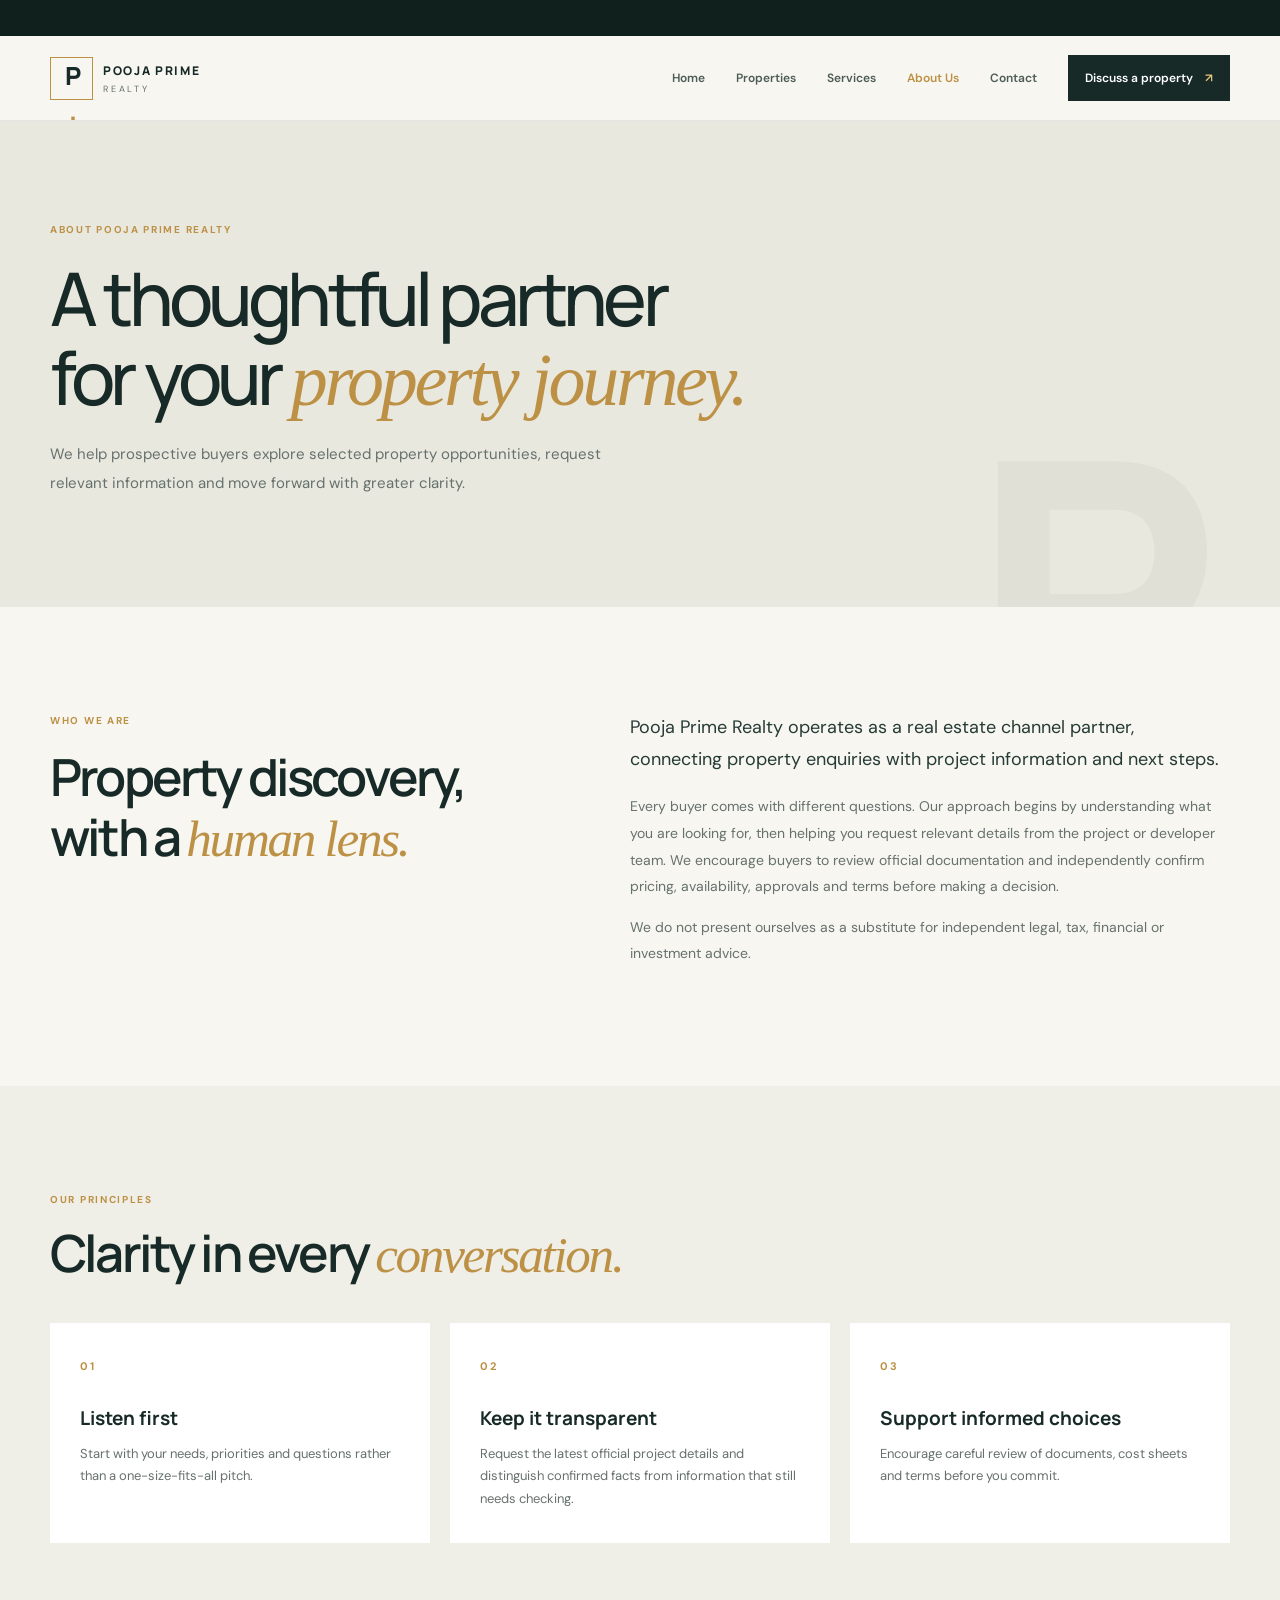
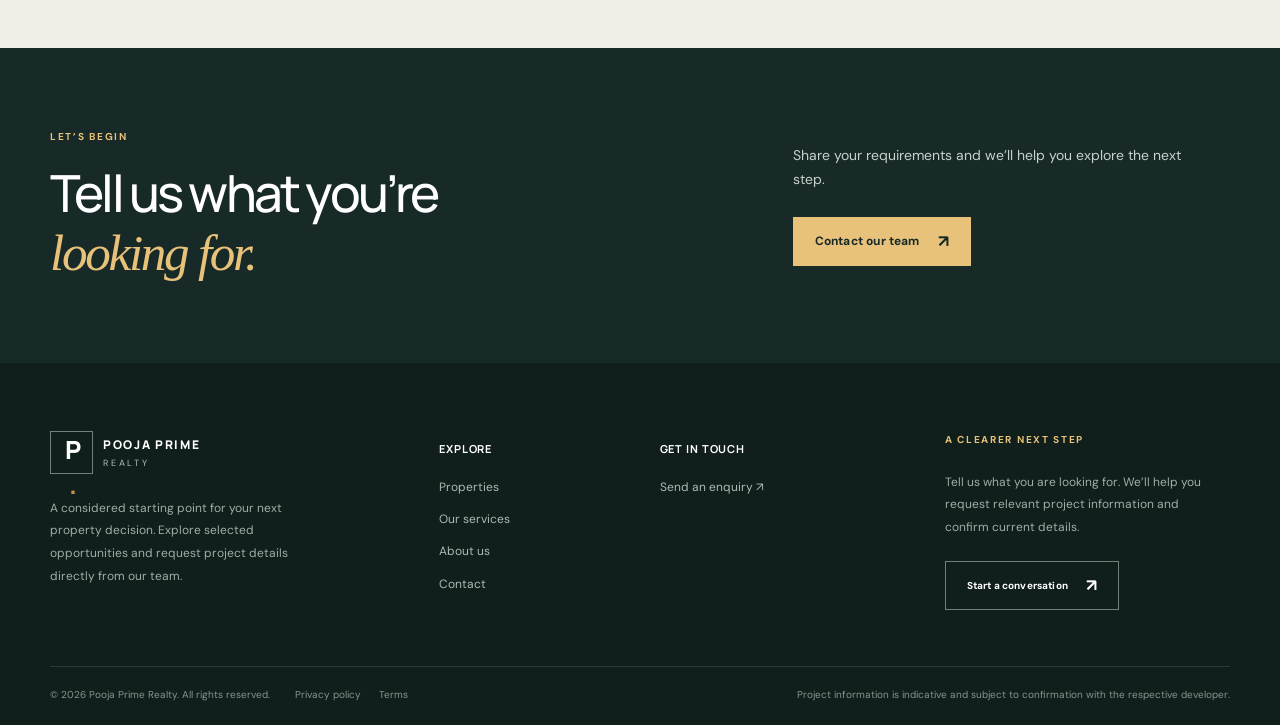
==== about.html @ 2f002509 "first commit" ====
<!doctype html><html lang="en"><head><meta charset="utf-8"><meta name="viewport" content="width=device-width, initial-scale=1"><meta name="description" content="Learn about Pooja Prime Realty and our property channel-partner approach."><meta name="theme-color" content="#172a27"><meta property="og:type" content="website"><meta property="og:title" content="About us | Pooja Prime Realty"><meta property="og:description" content="Learn about Pooja Prime Realty and our property channel-partner approach."><title>About us | Pooja Prime Realty</title><link rel="icon" href="assets/images/favicon.svg" type="image/svg+xml"><link rel="stylesheet" href="assets/css/styles.css"><script defer src="assets/js/site.js"></script></head><body>
<a class="skip-link" href="#main">Skip to content</a><div class="topline"><div class="container topline-inner"><span></span><span></span></div></div>
<header class="site-header"><div class="container nav-wrap"><a class="brand" href="index.html" aria-label="Pooja Prime Realty home"><span class="brand-mark">P<span>.</span></span><span class="brand-copy"><strong>POOJA PRIME</strong><small>REALTY</small></span></a><button class="menu-toggle" type="button" aria-expanded="false" aria-controls="primary-nav"><span></span><span></span><span></span><b class="sr-only">Toggle navigation</b></button><nav id="primary-nav" class="primary-nav" aria-label="Main navigation"><a href="index.html">Home</a><a href="properties.html">Properties</a><a href="services.html">Services</a><a href="about.html" aria-current="page" class="is-active">About Us</a><a href="contact.html">Contact</a><a class="nav-cta" href="contact.html">Discuss a property <span aria-hidden="true">↗</span></a></nav></div></header>
<main id="main"><section class="page-hero"><div class="container"><span class="eyebrow">About Pooja Prime Realty</span><h1>A thoughtful partner<br>for your <em>property journey.</em></h1><p>We help prospective buyers explore selected property opportunities, request relevant information and move forward with greater clarity.</p></div><div class="page-hero-mark">P.</div></section><section class="section-pad"><div class="container split-editorial"><div><span class="eyebrow">Who we are</span><h2>Property discovery,<br>with a <em>human lens.</em></h2></div><div><p class="lead">Pooja Prime Realty operates as a real estate channel partner, connecting property enquiries with project information and next steps.</p><p>Every buyer comes with different questions. Our approach begins by understanding what you are looking for, then helping you request relevant details from the project or developer team. We encourage buyers to review official documentation and independently confirm pricing, availability, approvals and terms before making a decision.</p><p>We do not present ourselves as a substitute for independent legal, tax, financial or investment advice.</p></div></div></section><section class="values-section section-pad"><div class="container"><div class="section-heading"><div><span class="eyebrow">Our principles</span><h2>Clarity in every <em>conversation.</em></h2></div></div><div class="value-grid"><article><span class="value-number">01</span><h3>Listen first</h3><p>Start with your needs, priorities and questions rather than a one-size-fits-all pitch.</p></article><article><span class="value-number">02</span><h3>Keep it transparent</h3><p>Request the latest official project details and distinguish confirmed facts from information that still needs checking.</p></article><article><span class="value-number">03</span><h3>Support informed choices</h3><p>Encourage careful review of documents, cost sheets and terms before you commit.</p></article></div></div></section><section class="cta-band"><div class="container cta-content"><div><span class="eyebrow eyebrow-light">Let’s begin</span><h2>Tell us what you’re<br><em>looking for.</em></h2></div><div><p>Share your requirements and we’ll help you explore the next step.</p><a class="button button-gold" href="contact.html">Contact our team <span aria-hidden="true">↗</span></a></div></div></section></main><footer class="site-footer"><div class="container footer-top"><div class="footer-brand"><a class="brand brand-light" href="index.html"><span class="brand-mark">P<span>.</span></span><span class="brand-copy"><strong>POOJA PRIME</strong><small>REALTY</small></span></a><p>A considered starting point for your next property decision. Explore selected opportunities and request project details directly from our team.</p></div><div><h3>Explore</h3><a href="properties.html">Properties</a><a href="services.html">Our services</a><a href="about.html">About us</a><a href="contact.html">Contact</a></div><div><h3>Get in touch</h3><a href="contact.html">Send an enquiry <span aria-hidden="true">↗</span></a></div><div class="footer-note"><span class="eyebrow eyebrow-light">A clearer next step</span><p>Tell us what you are looking for. We’ll help you request relevant project information and confirm current details.</p><a class="button button-outline-light" href="contact.html">Start a conversation <span aria-hidden="true">↗</span></a></div></div><div class="container footer-bottom"><span>© 2026 Pooja Prime Realty. All rights reserved.</span><div><a href="privacy.html">Privacy policy</a><a href="terms.html">Terms</a></div><span class="footer-disclaimer">Project information is indicative and subject to confirmation with the respective developer.</span></div></footer><a class="mobile-enquiry" href="contact.html">Enquire now <span aria-hidden="true">↗</span></a></body></html>
---- assets/css/styles.css ----
@import url('https://fonts.googleapis.com/css2?family=DM+Sans:wght@400;500;600;700&family=Manrope:wght@400;500;600;700;800&display=swap');
:root{--ink:#172a27;--ink-2:#263b36;--muted:#66716d;--paper:#f7f6f1;--white:#fff;--line:#e1e2db;--gold:#e8c27a;--gold-dark:#bd9145;--red:#a9473c;--serif:Georgia,'Times New Roman',serif;--sans:'DM Sans',Arial,sans-serif;--display:Manrope,'DM Sans',sans-serif;--container:1180px;--shadow:0 18px 45px rgba(23,42,39,.09)}*{box-sizing:border-box}html{scroll-behavior:smooth;scroll-padding-top:90px}body{margin:0;background:var(--paper);color:var(--ink);font-family:var(--sans);font-size:15px;line-height:1.7;-webkit-font-smoothing:antialiased}body.menu-open{overflow:hidden}img{display:block;max-width:100%}a{color:inherit;text-decoration:none}button,input,select,textarea{font:inherit}button,a,input,select,textarea{-webkit-tap-highlight-color:transparent}a:focus-visible,button:focus-visible,input:focus-visible,select:focus-visible,textarea:focus-visible{outline:3px solid var(--gold-dark);outline-offset:3px}.container{width:min(calc(100% - 48px),var(--container));margin-inline:auto}.skip-link{position:absolute;left:12px;top:-60px;background:var(--gold);padding:10px 14px;z-index:1000}.skip-link:focus{top:10px}.sr-only{position:absolute;width:1px;height:1px;padding:0;margin:-1px;overflow:hidden;clip:rect(0,0,0,0);white-space:nowrap;border:0}.topline{background:#10201d;color:#dce2dc;font-size:11px;letter-spacing:.025em}.topline-inner{display:flex;justify-content:space-between;align-items:center;min-height:36px;gap:20px}.topline a{color:#f0d59f}.topline-dot{margin:0 12px;color:#68736f}.site-header{position:sticky;top:0;z-index:100;background:rgba(247,246,241,.95);backdrop-filter:blur(16px);border-bottom:1px solid rgba(23,42,39,.08)}.nav-wrap{display:flex;align-items:center;justify-content:space-between;min-height:84px}.brand{display:inline-flex;align-items:center;gap:10px;min-width:max-content}.brand-mark{display:grid;place-items:center;width:43px;height:43px;border:1px solid var(--gold-dark);font:800 25px var(--display);letter-spacing:-.08em;color:var(--ink);position:relative}.brand-mark span{color:var(--gold-dark)}.brand-copy{display:flex;flex-direction:column;line-height:1.15;letter-spacing:.11em}.brand-copy strong{font:800 12px var(--display)}.brand-copy small{font-size:9px;letter-spacing:.31em;margin-top:5px;color:var(--muted)}.primary-nav{display:flex;align-items:center;gap:31px;font-size:12px;font-weight:600}.primary-nav>a:not(.nav-cta){color:#4d5b56;transition:color .2s}.primary-nav>a:hover,.primary-nav>a.is-active{color:var(--gold-dark)}.nav-cta{padding:13px 17px;background:var(--ink);color:white;transition:background .2s}.nav-cta span{color:var(--gold);margin-left:9px}.nav-cta:hover{background:#29413a}.menu-toggle{display:none}.hero{min-height:680px;position:relative;isolation:isolate;display:flex;align-items:center;background:#1b2b28;color:white;overflow:hidden}.hero-image,.hero-shade{position:absolute;inset:0;z-index:-2}.hero-image{background-image:url('../images/ace-hive.jpg');background-size:cover;background-position:center 48%;transform:scale(1.01)}.hero-shade{z-index:-1;background:linear-gradient(90deg,rgba(13,26,23,.92) 0%,rgba(13,26,23,.73) 43%,rgba(13,26,23,.12) 100%),linear-gradient(0deg,rgba(13,26,23,.32),transparent 40%)}.hero-content{padding-block:96px 84px;position:relative}.hero-kicker,.eyebrow{display:flex;align-items:center;gap:11px;color:var(--gold-dark);font-size:10px;font-weight:700;letter-spacing:.17em;text-transform:uppercase}.hero-kicker{color:#e9cf9d}.kicker-line{display:inline-block;width:34px;height:1px;background:var(--gold)}h1,h2,h3,p{margin-top:0}.hero h1,.page-hero h1,.detail-hero h1,.not-found h1{font:500 clamp(44px,6.2vw,82px)/1.07 var(--display);letter-spacing:-.065em;margin:24px 0 24px;max-width:760px}.hero h1 em,.page-hero h1 em,.detail-hero h1 em,.not-found h1 em,.section-heading h2 em,.intro-grid h2 em,.approach-copy h2 em,.split-editorial h2 em,.values-section h2 em,.process-section h2 em,.contact-aside h2 em,.form-panel h2 em,.cta-content h2 em{font-family:var(--serif);font-weight:400;letter-spacing:-.045em;color:var(--gold);font-style:italic}.hero-content>p{max-width:475px;color:#d6ded8;font-size:16px;line-height:1.85}.hero-actions{display:flex;align-items:center;gap:28px;margin-top:34px}.button{display:inline-flex;align-items:center;justify-content:center;gap:18px;min-height:49px;padding:0 21px;border:1px solid transparent;font-size:12px;font-weight:700;letter-spacing:.015em;transition:transform .2s,background .2s,border-color .2s}.button:hover{transform:translateY(-2px)}.button span{font-size:17px}.button-gold{background:var(--gold);color:var(--ink)}.button-gold:hover{background:#f1d69c}.button-dark{background:var(--ink);color:#fff}.button-dark:hover{background:#2a413b}.button-outline-light{border-color:#71817a;color:white;background:transparent}.button-outline-light:hover{border-color:var(--gold);color:var(--gold)}.button-full{width:100%}.text-link{font-size:12px;font-weight:700;color:var(--ink);border-bottom:1px solid #b4bcb5;padding-bottom:5px;display:inline-flex;gap:14px;align-items:center;transition:color .2s}.text-link:hover{color:var(--gold-dark)}.text-link-light{color:white;border-color:rgba(255,255,255,.45)}.text-link-light:hover{color:var(--gold)}.hero-footnote{display:flex;gap:28px;align-items:center;margin-top:80px;color:#c7d0ca;font-size:10px}.hero-index{letter-spacing:.13em;color:var(--gold)}.hero-side-label{position:absolute;right:23px;top:50%;writing-mode:vertical-rl;transform:translateY(-50%);font-size:9px;letter-spacing:.24em;color:rgba(255,255,255,.68)}.section-pad{padding-block:105px}.intro-section{background:var(--paper)}.intro-grid{display:grid;grid-template-columns:1fr 1fr;gap:90px;align-items:start}.intro-grid h2,.section-heading h2,.approach-copy h2,.split-editorial h2,.values-section h2,.process-section h2,.contact-aside h2,.form-panel h2{font:600 clamp(34px,4vw,52px)/1.17 var(--display);letter-spacing:-.055em;margin:18px 0 0}.intro-grid h2 em,.section-heading h2 em,.approach-copy h2 em,.split-editorial h2 em,.values-section h2 em,.process-section h2 em,.contact-aside h2 em,.form-panel h2 em{color:var(--gold-dark)}.intro-copy{padding-top:29px;max-width:520px}.lead{font-size:18px;line-height:1.75;color:var(--ink-2)}.intro-copy>p:not(.lead){color:var(--muted);font-size:14px;margin-bottom:27px}.featured-section{background:#efeee7}.section-heading{display:flex;justify-content:space-between;align-items:end;gap:30px;margin-bottom:38px}.section-heading h2{margin-top:15px}.section-heading>.text-link{margin-bottom:8px}.property-grid{display:grid;grid-template-columns:repeat(3,minmax(0,1fr));gap:24px}.property-card{background:#fff;min-width:0;border:1px solid rgba(23,42,39,.055);transition:box-shadow .25s,transform .25s}.property-card:hover{box-shadow:var(--shadow);transform:translateY(-4px)}.property-image{display:block;position:relative;overflow:hidden;aspect-ratio:1.32;background:#d9ded8}.property-image img{width:100%;height:100%;object-fit:cover;transition:transform .6s}.property-card:hover .property-image img{transform:scale(1.04)}.image-arrow{position:absolute;right:15px;bottom:15px;display:grid;place-items:center;width:38px;height:38px;background:var(--gold);color:var(--ink);font-size:19px}.property-meta{display:flex;justify-content:space-between;gap:10px;margin:22px 22px 10px;color:var(--gold-dark);font-size:9px;font-weight:700;letter-spacing:.11em;text-transform:uppercase}.property-meta span:last-child{color:#8b928d;letter-spacing:.02em;text-align:right}.property-card h3,.property-card h2{font:600 21px/1.3 var(--display);letter-spacing:-.035em;margin:0 22px 8px}.property-card h3 a:hover,.property-card h2 a:hover{color:var(--gold-dark)}.property-location{margin:0 22px 18px;font-size:12px;color:var(--muted)}.card-summary{margin:0 22px 20px;font-size:13px;color:var(--muted);line-height:1.7}.property-card-bottom{border-top:1px solid #edf0ea;margin:0 22px;padding:17px 0 20px;display:flex;align-items:center;justify-content:space-between;gap:10px}.property-card-bottom strong{font-size:12px}.property-card-bottom>a{font-size:11px;font-weight:700;white-space:nowrap}.property-card-bottom>a span{margin-left:5px;color:var(--gold-dark)}.fine-print{font-size:11px;color:#7c8580;line-height:1.7;margin:23px 0 0}.approach-section{background:#fff}.approach-grid{display:grid;grid-template-columns:1fr 1fr;gap:95px;align-items:center}.approach-image{position:relative;padding:0 0 28px 28px}.approach-image:before{content:'';position:absolute;left:0;top:28px;width:75%;height:80%;background:#e8c27a;z-index:0}.approach-image img{position:relative;z-index:1;width:100%;aspect-ratio:.95;object-fit:cover}.image-caption{position:absolute;z-index:2;right:-18px;bottom:0;background:var(--ink);color:white;padding:16px 20px;font:italic 16px var(--serif)}.approach-copy h2{margin:17px 0 22px}.approach-copy>p{color:var(--muted);font-size:14px;line-height:1.9}.steps{margin:31px 0 29px}.step{display:grid;grid-template-columns:36px 1fr;gap:13px;padding:16px 0;border-bottom:1px solid var(--line)}.step>span{font-size:11px;color:var(--gold-dark);font-weight:700;padding-top:3px}.step h3{font:700 14px var(--display);margin:0 0 4px}.step p{font-size:12px;color:var(--muted);margin:0}.cta-band{background:var(--ink);color:white;position:relative;overflow:hidden;padding:80px 0}.cta-content{position:relative;z-index:1;display:grid;grid-template-columns:1fr .65fr;gap:70px;align-items:center}.cta-content h2{font:500 clamp(35px,4vw,54px)/1.14 var(--display);letter-spacing:-.055em;margin:18px 0 0}.cta-content>div:nth-child(2)>p{color:#c8d2cc;font-size:14px;max-width:410px;margin-bottom:25px}.cta-content h2 em{color:var(--gold)}.eyebrow-light{color:var(--gold)}.cta-watermark{position:absolute;right:3%;bottom:-160px;font:800 400px/.8 var(--display);color:rgba(255,255,255,.035);letter-spacing:-.1em}.site-footer{background:#101f1c;color:#c2cbc5;padding:68px 0 22px}.footer-top{display:grid;grid-template-columns:1.3fr .65fr .9fr 1.1fr;gap:52px;padding-bottom:56px}.brand-light .brand-mark{border-color:#71817a;color:white}.brand-light .brand-copy strong{color:#fff}.brand-light .brand-copy small{color:#b1bcb5}.footer-brand p,.footer-note p{font-size:12px;line-height:1.9;color:#9faea6;max-width:280px;margin-top:23px}.footer-top h3{font:700 11px var(--display);letter-spacing:.08em;text-transform:uppercase;color:#fff;margin:10px 0 21px}.footer-top>div:not(.footer-brand):not(.footer-note)>a{display:block;font-size:12px;margin:12px 0;color:#aebbb4}.footer-top a:hover,.footer-bottom a:hover{color:var(--gold)}.footer-note .button{margin-top:10px;font-size:10px}.footer-bottom{border-top:1px solid #2b3c37;padding-top:19px;display:flex;align-items:center;gap:25px;flex-wrap:wrap;font-size:10px;color:#87958e}.footer-bottom>div{display:flex;gap:18px}.footer-disclaimer{margin-left:auto}.mobile-enquiry{display:none}.page-hero{background:#e9e8df;position:relative;overflow:hidden;padding:100px 0 95px}.page-hero .container{position:relative;z-index:1}.page-hero h1{font-size:clamp(45px,6vw,74px);margin:20px 0 20px}.page-hero h1 em{color:var(--gold-dark)}.page-hero p{max-width:570px;color:var(--muted);font-size:15px;line-height:1.9}.page-hero-mark{position:absolute;right:6%;bottom:-135px;font:800 380px/.8 var(--display);color:rgba(23,42,39,.04);letter-spacing:-.1em}.page-hero-short{padding:78px 0 70px}.page-hero-short h1{font-size:clamp(42px,5vw,64px)}.split-editorial{display:grid;grid-template-columns:.8fr 1fr;gap:100px}.split-editorial>div:nth-child(2){max-width:600px}.split-editorial p:not(.lead){color:var(--muted);font-size:14px;line-height:1.9}.values-section{background:#efeee7}.value-grid{display:grid;grid-template-columns:repeat(3,1fr);gap:20px}.value-grid article{padding:30px;background:#fff;min-height:220px}.value-number{color:var(--gold-dark);font-size:11px;font-weight:700;letter-spacing:.15em}.value-grid h3{font:700 19px var(--display);margin:27px 0 12px}.value-grid p{font-size:13px;color:var(--muted);margin:0}.listing-section{padding-top:65px}.listing-toolbar{display:grid;grid-template-columns:1fr 260px auto;gap:20px;align-items:end;padding:23px;background:#fff;border:1px solid var(--line);margin-bottom:30px}.listing-toolbar label,.field label{display:block;font-size:11px;font-weight:700;color:var(--ink);margin-bottom:7px}.listing-toolbar input,.listing-toolbar select,.field input,.field select,.field textarea{width:100%;border:1px solid #d8ded7;background:#fbfbf8;padding:13px 14px;border-radius:0;color:var(--ink);font-size:13px;min-height:46px}.listing-toolbar input:focus,.listing-toolbar select:focus,.field input:focus,.field select:focus,.field textarea:focus{border-color:var(--gold-dark);outline:2px solid rgba(189,145,69,.17)}#result-count{font-size:11px;color:var(--muted);margin:0 0 13px;white-space:nowrap}.listing-grid{row-gap:28px}.empty-state{padding:65px 20px;text-align:center;background:#fff;margin-top:20px}.empty-state h2{font:600 30px var(--display);margin:12px}.empty-state p{color:var(--muted)}[hidden]{display:none!important}.service-list{max-width:1000px}.service-row{display:grid;grid-template-columns:60px 1fr 40px;gap:25px;align-items:start;padding:36px 0;border-bottom:1px solid var(--line)}.service-row:first-child{border-top:1px solid var(--line)}.service-index{color:var(--gold-dark);font-size:12px;font-weight:700;padding-top:5px}.service-row h2{font:600 26px var(--display);letter-spacing:-.04em;margin:0 0 10px}.service-row p{max-width:690px;color:var(--muted);margin:0;font-size:14px}.service-symbol{font-size:22px;color:var(--gold-dark);text-align:right}.process-section{background:#efeee7}.process-grid{display:grid;grid-template-columns:repeat(3,1fr);gap:30px;margin-top:40px}.process-grid>div{border-top:1px solid #c9c9bf;padding-top:20px}.process-grid span{color:var(--gold-dark);font-size:11px;font-weight:700}.process-grid h3{font:700 18px var(--display);margin:17px 0 8px}.process-grid p{font-size:13px;color:var(--muted);max-width:300px}.contact-section{background:#efeee7}.contact-grid{display:grid;grid-template-columns:.8fr 1.1fr;gap:80px;align-items:start}.contact-aside{padding-top:22px}.contact-aside h2{margin:17px 0 20px}.contact-aside>p{font-size:14px;color:var(--muted);max-width:390px;line-height:1.9}.contact-method{display:flex;align-items:center;gap:15px;margin-top:25px}.contact-icon{width:42px;height:42px;display:grid;place-items:center;border:1px solid #c7c9be;color:var(--gold-dark);font-size:17px}.contact-method small{display:block;font-size:10px;color:var(--muted);margin-bottom:3px}.contact-method a{font-size:13px;font-weight:700;overflow-wrap:anywhere}.contact-reassurance{display:flex;gap:12px;margin-top:40px;border-top:1px solid #d6d7ce;padding-top:18px;color:var(--muted);font-size:11px;max-width:390px}.contact-reassurance>span{color:var(--gold-dark);font-size:18px}.contact-reassurance p{margin:0}.contact-reassurance a{text-decoration:underline}.form-panel{background:#fff;padding:40px 42px;box-shadow:0 10px 35px rgba(23,42,39,.04)}.form-panel h2{font-size:37px;margin:13px 0 6px}.form-intro{font-size:11px;color:var(--muted);margin-bottom:23px}.enquiry-form{display:grid;gap:17px}.form-row{display:grid;grid-template-columns:1fr 1fr;gap:14px}.field input,.field select,.field textarea{display:block}.field textarea{resize:vertical;min-height:120px}.consent{display:flex;align-items:flex-start;gap:10px;font-size:11px;color:var(--muted);line-height:1.6}.consent input{margin-top:4px;accent-color:var(--ink)}.form-privacy{font-size:10px;color:#8a938d;text-align:center;margin:0}.honeypot{position:absolute;left:-9999px;opacity:0;height:0;overflow:hidden}.form-error{background:#fff0ed;color:#8c3327;padding:12px;font-size:12px}.form-success{padding:20px 0}.success-mark{display:grid;place-items:center;width:48px;height:48px;background:#e4eee5;color:#2b6b44;font-size:24px}.form-success h2{margin-top:25px}.form-success p{color:var(--muted);font-size:13px}.detail-hero{position:relative;min-height:510px;display:flex;align-items:end;isolation:isolate;color:#fff;overflow:hidden}.detail-hero>img,.detail-overlay{position:absolute;inset:0;width:100%;height:100%;z-index:-2}.detail-hero>img{object-fit:cover;object-position:center}.detail-overlay{z-index:-1;background:linear-gradient(90deg,rgba(12,24,21,.87),rgba(12,24,21,.12)),linear-gradient(0deg,rgba(12,24,21,.55),transparent 65%)}.detail-hero-content{padding-block:50px 65px}.back-link{display:inline-block;color:#e0e6df;font-size:11px;margin-bottom:60px}.detail-hero h1{font-size:clamp(45px,6vw,74px);margin:14px 0}.detail-hero p{color:#e2e8e1;font-size:14px;margin-bottom:24px}.detail-grid{display:grid;grid-template-columns:1fr 330px;gap:80px;align-items:start}.detail-main h2{font:600 42px var(--display);letter-spacing:-.05em;margin:15px 0 20px}.detail-main h2 em{font-family:var(--serif);font-weight:400;color:var(--gold-dark)}.detail-main>p:not(.lead){font-size:14px;color:var(--muted);line-height:1.9}.detail-main h3{font:700 18px var(--display);margin:34px 0 15px}.spec-list{list-style:none;padding:0;margin:0}.spec-list li{display:flex;gap:12px;padding:12px 0;border-bottom:1px solid var(--line);font-size:13px}.spec-list li span{color:var(--gold-dark)}.notice{background:#eeede5;border-left:3px solid var(--gold-dark);padding:18px 20px;margin-top:27px}.notice strong{font-size:12px}.notice p{font-size:12px;color:var(--muted);margin:6px 0 0}.detail-aside{background:#fff;padding:28px;position:sticky;top:120px;border:1px solid var(--line)}.detail-aside h3{font:700 22px/1.3 var(--display);margin:15px 0}.detail-aside>p{font-size:12px;color:var(--muted)}.aside-price{font-size:13px;font-weight:700;border-top:1px solid var(--line);padding:18px 0;margin-top:20px}.aside-fine{font-size:10px!important;margin-top:17px}.gallery-grid{display:grid;grid-template-columns:repeat(2,1fr);gap:12px}.gallery-grid img{width:100%;height:200px;object-fit:cover;background:#ddd}.not-found{min-height:55vh}.not-found h1{font-size:60px}.not-found h1 em{color:var(--gold-dark)}.legal-content{padding-top:65px}.legal-content .container{max-width:850px}.legal-content h2{font:700 21px var(--display);margin:34px 0 10px}.legal-content p{font-size:14px;color:var(--muted);line-height:1.9}.legal-content a{text-decoration:underline;color:var(--ink)}.reveal{opacity:0;transform:translateY(15px);transition:opacity .6s ease,transform .6s ease}.reveal.is-visible{opacity:1;transform:translateY(0)}
@media(max-width:1000px){.primary-nav{gap:18px}.nav-cta{padding:12px}.hero{min-height:620px}.intro-grid,.approach-grid{gap:55px}.footer-top{grid-template-columns:1.2fr .7fr .9fr;gap:35px}.footer-note{grid-column:1/-1;display:flex;align-items:center;gap:25px}.footer-note p{margin:0;max-width:430px}.footer-note .button{margin:0;white-space:nowrap}.contact-grid{gap:40px}.detail-grid{gap:45px}.property-card h3,.property-card h2{font-size:18px}}
@media(max-width:760px){.container{width:min(calc(100% - 36px),var(--container))}.topline-inner{min-height:34px}.topline-inner>span:first-child{display:none}.topline-inner>span:last-child{width:100%;display:flex;justify-content:space-between;gap:8px}.topline a{font-size:10px}.topline-dot{margin:0 2px}.nav-wrap{min-height:72px}.menu-toggle{display:flex;flex-direction:column;justify-content:center;gap:5px;width:44px;height:44px;border:1px solid var(--line);background:transparent;padding:10px;cursor:pointer}.menu-toggle span{height:1px;background:var(--ink);width:100%;transition:transform .2s}.menu-toggle[aria-expanded=true] span:first-child{transform:translateY(6px) rotate(45deg)}.menu-toggle[aria-expanded=true] span:nth-child(2){opacity:0}.menu-toggle[aria-expanded=true] span:nth-child(3){transform:translateY(-6px) rotate(-45deg)}.primary-nav{position:fixed;inset:106px 0 auto;background:var(--paper);display:flex;flex-direction:column;align-items:stretch;gap:0;padding:10px 24px 28px;border-bottom:1px solid var(--line);box-shadow:0 20px 30px rgba(23,42,39,.08);transform:translateY(-150%);visibility:hidden;transition:transform .25s,visibility .25s;max-height:calc(100vh - 106px);overflow:auto}.primary-nav.is-open{transform:translateY(0);visibility:visible}.primary-nav>a:not(.nav-cta){padding:15px 0;border-bottom:1px solid var(--line)}.nav-cta{margin-top:18px;text-align:center}.hero{min-height:670px;align-items:center}.hero-image{background-position:43% center}.hero-shade{background:linear-gradient(90deg,rgba(13,26,23,.88),rgba(13,26,23,.5)),linear-gradient(0deg,rgba(13,26,23,.35),transparent)}.hero-content{padding-block:85px 45px}.hero h1{font-size:clamp(47px,12vw,67px)}.hero-content>p{font-size:14px;max-width:400px}.hero-actions{align-items:flex-start;flex-direction:column;gap:20px}.hero-footnote{margin-top:60px;display:grid;gap:7px}.hero-side-label{display:none}.section-pad{padding-block:70px}.intro-grid,.approach-grid,.split-editorial,.contact-grid,.detail-grid{grid-template-columns:1fr;gap:30px}.intro-grid h2,.section-heading h2,.approach-copy h2,.split-editorial h2,.values-section h2,.process-section h2,.contact-aside h2{font-size:38px}.intro-copy{padding-top:0}.section-heading{align-items:flex-start;flex-direction:column;gap:20px;margin-bottom:28px}.property-grid{grid-template-columns:1fr;gap:20px}.property-image{aspect-ratio:1.35}.property-meta{margin-top:17px}.property-card h3,.property-card h2{font-size:21px}.approach-image{padding-left:15px;padding-bottom:20px;margin-bottom:10px}.image-caption{right:-5px;font-size:13px;padding:12px 14px}.cta-band{padding:62px 0}.cta-content{grid-template-columns:1fr;gap:28px}.cta-content h2{font-size:40px}.footer-top{grid-template-columns:1fr 1fr;gap:32px 24px;padding-bottom:36px}.footer-brand{grid-column:1/-1}.footer-note{grid-column:1/-1;display:block}.footer-note p{margin:14px 0}.footer-bottom{gap:14px;align-items:flex-start;flex-direction:column}.footer-disclaimer{margin-left:0}.mobile-enquiry{display:flex;position:fixed;z-index:80;bottom:0;left:0;right:0;min-height:52px;align-items:center;justify-content:center;gap:15px;background:var(--gold);color:var(--ink);font-size:12px;font-weight:700;box-shadow:0 -5px 20px rgba(0,0,0,.08)}body{padding-bottom:52px}.page-hero{padding:70px 0 60px}.page-hero h1{font-size:clamp(42px,10vw,58px)}.page-hero-mark{font-size:240px;right:-10px;bottom:-80px}.page-hero-short{padding:60px 0 50px}.value-grid,.process-grid{grid-template-columns:1fr}.value-grid article{min-height:unset}.listing-toolbar{grid-template-columns:1fr;gap:15px;padding:17px}.listing-toolbar #result-count{margin:0}.service-row{grid-template-columns:35px 1fr 20px;gap:12px;padding:28px 0}.service-row h2{font-size:21px}.service-row p{font-size:13px}.contact-aside{padding-top:0}.form-panel{padding:27px 21px}.form-panel h2{font-size:34px}.form-row{grid-template-columns:1fr;gap:17px}.detail-hero{min-height:490px}.detail-hero-content{padding-block:30px 45px}.back-link{margin-bottom:50px}.detail-grid{gap:30px}.detail-main h2{font-size:35px}.detail-aside{position:static}.gallery-grid img{height:140px}.not-found h1{font-size:45px}.legal-content h2{font-size:19px}}
@media(max-width:380px){.brand-mark{width:38px;height:38px}.brand-copy strong{font-size:10px}.brand-copy small{font-size:8px}.topline a{font-size:9px}.hero h1{font-size:43px}.form-panel{padding:23px 16px}}
@media(prefers-reduced-motion:reduce){html{scroll-behavior:auto}*,*::before,*::after{animation-duration:.01ms!important;animation-iteration-count:1!important;transition-duration:.01ms!important;scroll-behavior:auto!important}.reveal{opacity:1;transform:none}}
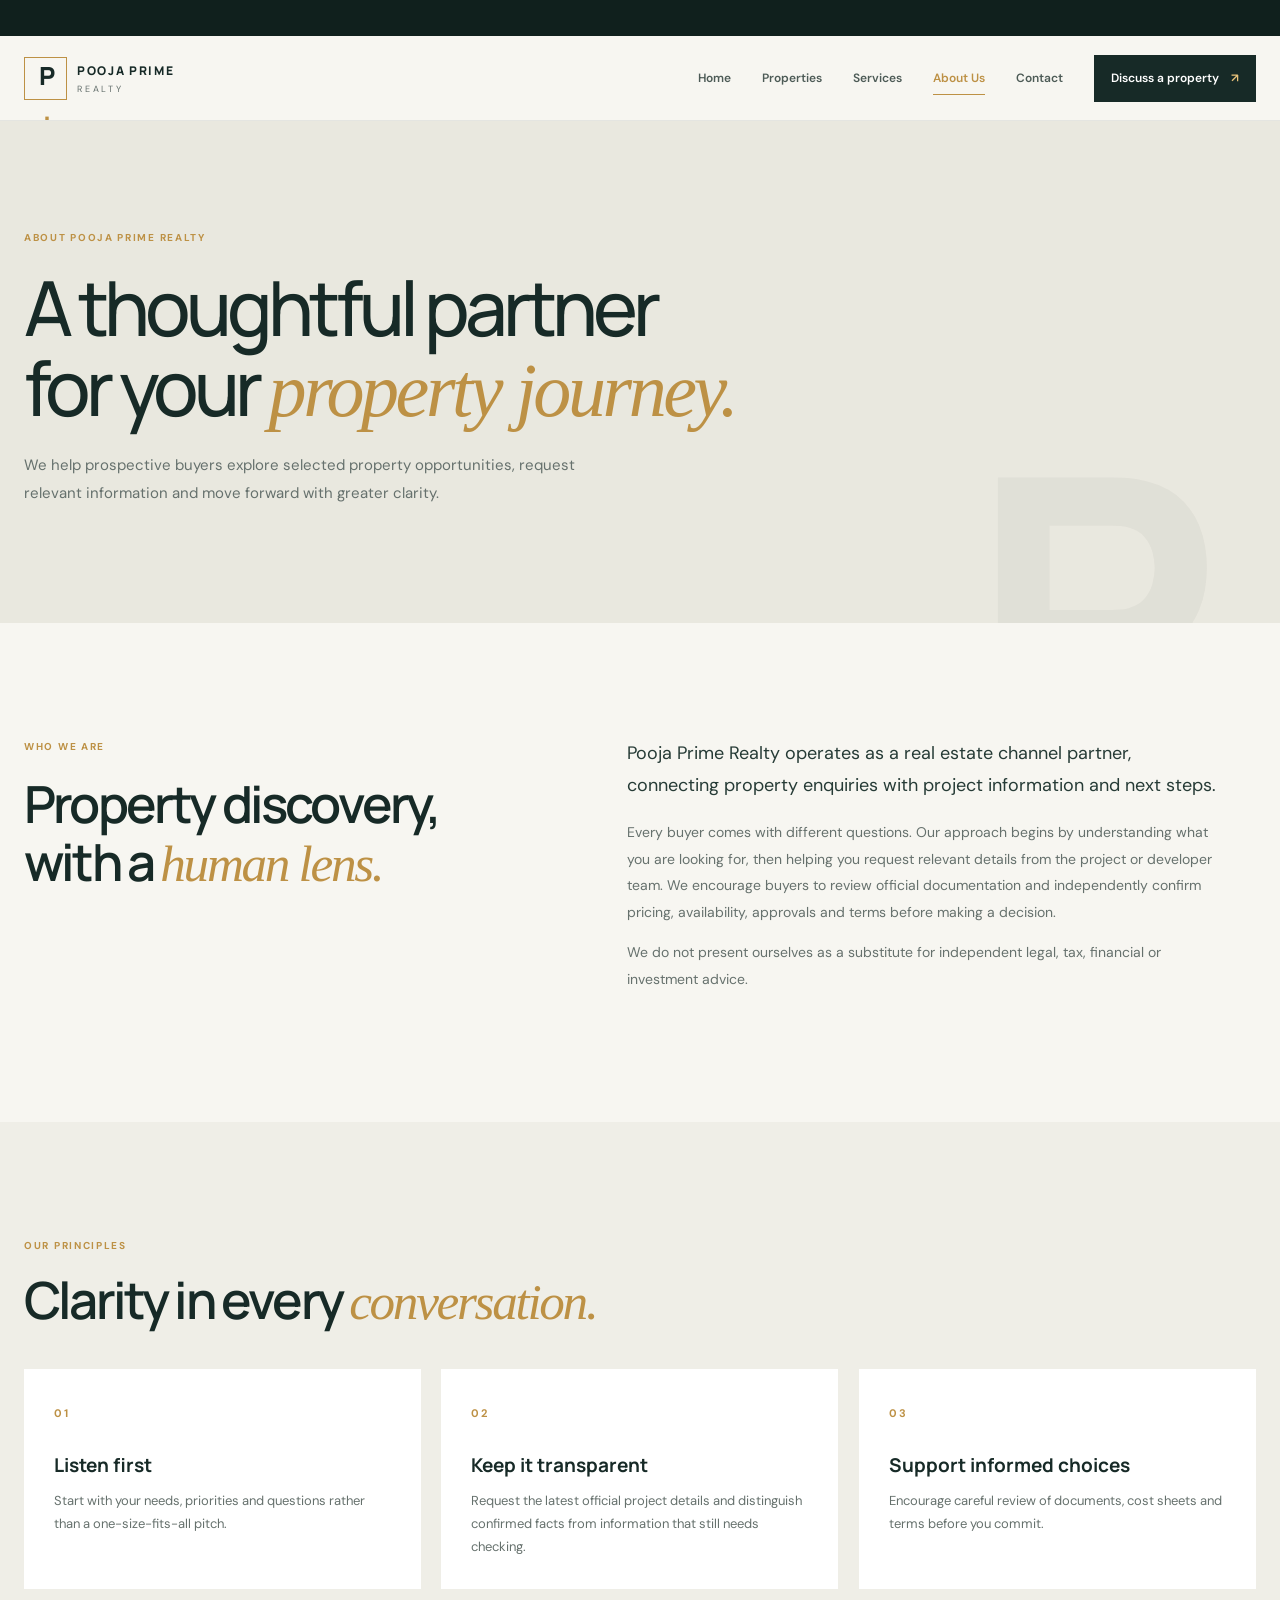
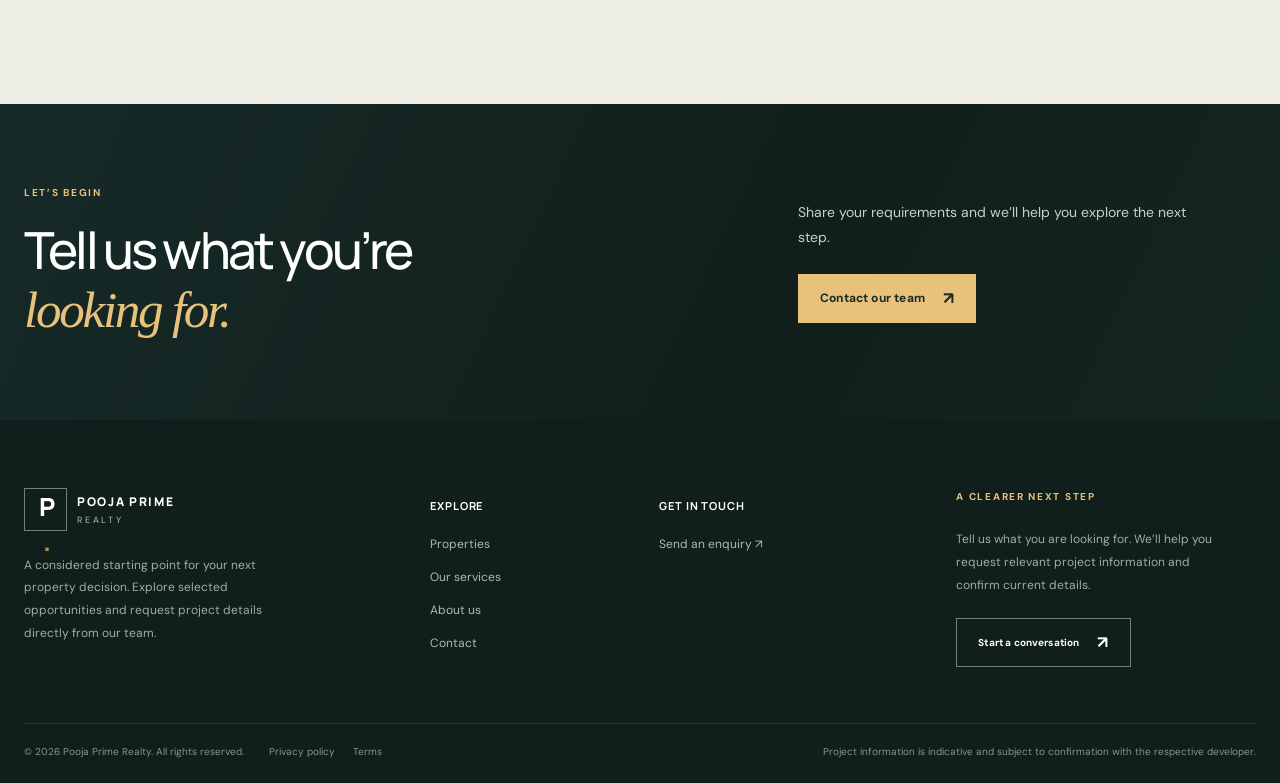
==== commit 7b870f35: "feat: add scroll animations, accessible nav and site enhancements" ====
--- a/about.html
+++ b/about.html
@@ -1,4 +1,4 @@
-<!doctype html><html lang="en"><head><meta charset="utf-8"><meta name="viewport" content="width=device-width, initial-scale=1"><meta name="description" content="Learn about Pooja Prime Realty and our property channel-partner approach."><meta name="theme-color" content="#172a27"><meta property="og:type" content="website"><meta property="og:title" content="About us | Pooja Prime Realty"><meta property="og:description" content="Learn about Pooja Prime Realty and our property channel-partner approach."><title>About us | Pooja Prime Realty</title><link rel="icon" href="assets/images/favicon.svg" type="image/svg+xml"><link rel="stylesheet" href="assets/css/styles.css"><script defer src="assets/js/site.js"></script></head><body>
+<!doctype html><html lang="en"><head><meta charset="utf-8"><meta name="viewport" content="width=device-width, initial-scale=1"><meta name="description" content="Learn about Pooja Prime Realty and our property channel-partner approach."><meta name="theme-color" content="#172a27"><meta property="og:type" content="website"><meta property="og:title" content="About us | Pooja Prime Realty"><meta property="og:description" content="Learn about Pooja Prime Realty and our property channel-partner approach."><title>About us | Pooja Prime Realty</title><link rel="icon" href="assets/images/favicon.svg" type="image/svg+xml"><link rel="preconnect" href="https://fonts.googleapis.com"><link rel="preconnect" href="https://fonts.gstatic.com" crossorigin><link rel="stylesheet" href="https://fonts.googleapis.com/css2?family=DM+Sans:wght@400;500;600;700&family=Manrope:wght@400;500;600;700;800&display=swap"><link rel="stylesheet" href="assets/css/styles.css"><script>document.documentElement.classList.add('js');</script><script defer src="assets/js/site.js"></script></head><body>
 <a class="skip-link" href="#main">Skip to content</a><div class="topline"><div class="container topline-inner"><span></span><span></span></div></div>
 <header class="site-header"><div class="container nav-wrap"><a class="brand" href="index.html" aria-label="Pooja Prime Realty home"><span class="brand-mark">P<span>.</span></span><span class="brand-copy"><strong>POOJA PRIME</strong><small>REALTY</small></span></a><button class="menu-toggle" type="button" aria-expanded="false" aria-controls="primary-nav"><span></span><span></span><span></span><b class="sr-only">Toggle navigation</b></button><nav id="primary-nav" class="primary-nav" aria-label="Main navigation"><a href="index.html">Home</a><a href="properties.html">Properties</a><a href="services.html">Services</a><a href="about.html" aria-current="page" class="is-active">About Us</a><a href="contact.html">Contact</a><a class="nav-cta" href="contact.html">Discuss a property <span aria-hidden="true">↗</span></a></nav></div></header>
-<main id="main"><section class="page-hero"><div class="container"><span class="eyebrow">About Pooja Prime Realty</span><h1>A thoughtful partner<br>for your <em>property journey.</em></h1><p>We help prospective buyers explore selected property opportunities, request relevant information and move forward with greater clarity.</p></div><div class="page-hero-mark">P.</div></section><section class="section-pad"><div class="container split-editorial"><div><span class="eyebrow">Who we are</span><h2>Property discovery,<br>with a <em>human lens.</em></h2></div><div><p class="lead">Pooja Prime Realty operates as a real estate channel partner, connecting property enquiries with project information and next steps.</p><p>Every buyer comes with different questions. Our approach begins by understanding what you are looking for, then helping you request relevant details from the project or developer team. We encourage buyers to review official documentation and independently confirm pricing, availability, approvals and terms before making a decision.</p><p>We do not present ourselves as a substitute for independent legal, tax, financial or investment advice.</p></div></div></section><section class="values-section section-pad"><div class="container"><div class="section-heading"><div><span class="eyebrow">Our principles</span><h2>Clarity in every <em>conversation.</em></h2></div></div><div class="value-grid"><article><span class="value-number">01</span><h3>Listen first</h3><p>Start with your needs, priorities and questions rather than a one-size-fits-all pitch.</p></article><article><span class="value-number">02</span><h3>Keep it transparent</h3><p>Request the latest official project details and distinguish confirmed facts from information that still needs checking.</p></article><article><span class="value-number">03</span><h3>Support informed choices</h3><p>Encourage careful review of documents, cost sheets and terms before you commit.</p></article></div></div></section><section class="cta-band"><div class="container cta-content"><div><span class="eyebrow eyebrow-light">Let’s begin</span><h2>Tell us what you’re<br><em>looking for.</em></h2></div><div><p>Share your requirements and we’ll help you explore the next step.</p><a class="button button-gold" href="contact.html">Contact our team <span aria-hidden="true">↗</span></a></div></div></section></main><footer class="site-footer"><div class="container footer-top"><div class="footer-brand"><a class="brand brand-light" href="index.html"><span class="brand-mark">P<span>.</span></span><span class="brand-copy"><strong>POOJA PRIME</strong><small>REALTY</small></span></a><p>A considered starting point for your next property decision. Explore selected opportunities and request project details directly from our team.</p></div><div><h3>Explore</h3><a href="properties.html">Properties</a><a href="services.html">Our services</a><a href="about.html">About us</a><a href="contact.html">Contact</a></div><div><h3>Get in touch</h3><a href="contact.html">Send an enquiry <span aria-hidden="true">↗</span></a></div><div class="footer-note"><span class="eyebrow eyebrow-light">A clearer next step</span><p>Tell us what you are looking for. We’ll help you request relevant project information and confirm current details.</p><a class="button button-outline-light" href="contact.html">Start a conversation <span aria-hidden="true">↗</span></a></div></div><div class="container footer-bottom"><span>© 2026 Pooja Prime Realty. All rights reserved.</span><div><a href="privacy.html">Privacy policy</a><a href="terms.html">Terms</a></div><span class="footer-disclaimer">Project information is indicative and subject to confirmation with the respective developer.</span></div></footer><a class="mobile-enquiry" href="contact.html">Enquire now <span aria-hidden="true">↗</span></a></body></html>
+<main id="main"><section class="page-hero"><div class="container"><span class="eyebrow">About Pooja Prime Realty</span><h1>A thoughtful partner<br>for your <em>property journey.</em></h1><p>We help prospective buyers explore selected property opportunities, request relevant information and move forward with greater clarity.</p></div><div class="page-hero-mark">P.</div></section><section class="section-pad"><div class="container split-editorial"><div data-reveal><span class="eyebrow">Who we are</span><h2>Property discovery,<br>with a <em>human lens.</em></h2></div><div data-reveal="fade"><p class="lead">Pooja Prime Realty operates as a real estate channel partner, connecting property enquiries with project information and next steps.</p><p>Every buyer comes with different questions. Our approach begins by understanding what you are looking for, then helping you request relevant details from the project or developer team. We encourage buyers to review official documentation and independently confirm pricing, availability, approvals and terms before making a decision.</p><p>We do not present ourselves as a substitute for independent legal, tax, financial or investment advice.</p></div></div></section><section class="values-section section-pad"><div class="container"><div class="section-heading" data-reveal><div><span class="eyebrow">Our principles</span><h2>Clarity in every <em>conversation.</em></h2></div></div><div class="value-grid" data-stagger="90"><article data-reveal><span class="value-number">01</span><h3>Listen first</h3><p>Start with your needs, priorities and questions rather than a one-size-fits-all pitch.</p></article><article data-reveal><span class="value-number">02</span><h3>Keep it transparent</h3><p>Request the latest official project details and distinguish confirmed facts from information that still needs checking.</p></article><article data-reveal><span class="value-number">03</span><h3>Support informed choices</h3><p>Encourage careful review of documents, cost sheets and terms before you commit.</p></article></div></div></section><section class="cta-band"><div class="container cta-content" data-stagger="120"><div data-reveal><span class="eyebrow eyebrow-light">Let’s begin</span><h2>Tell us what you’re<br><em>looking for.</em></h2></div><div data-reveal><p>Share your requirements and we’ll help you explore the next step.</p><a class="button button-gold" href="contact.html">Contact our team <span aria-hidden="true">↗</span></a></div></div></section></main><footer class="site-footer"><div class="container footer-top"><div class="footer-brand"><a class="brand brand-light" href="index.html"><span class="brand-mark">P<span>.</span></span><span class="brand-copy"><strong>POOJA PRIME</strong><small>REALTY</small></span></a><p>A considered starting point for your next property decision. Explore selected opportunities and request project details directly from our team.</p></div><div><h3>Explore</h3><a href="properties.html">Properties</a><a href="services.html">Our services</a><a href="about.html">About us</a><a href="contact.html">Contact</a></div><div><h3>Get in touch</h3><a href="contact.html">Send an enquiry <span aria-hidden="true">↗</span></a></div><div class="footer-note"><span class="eyebrow eyebrow-light">A clearer next step</span><p>Tell us what you are looking for. We’ll help you request relevant project information and confirm current details.</p><a class="button button-outline-light" href="contact.html">Start a conversation <span aria-hidden="true">↗</span></a></div></div><div class="container footer-bottom"><span>© 2026 Pooja Prime Realty. All rights reserved.</span><div><a href="privacy.html">Privacy policy</a><a href="terms.html">Terms</a></div><span class="footer-disclaimer">Project information is indicative and subject to confirmation with the respective developer.</span></div></footer><a class="mobile-enquiry" href="contact.html">Enquire now <span aria-hidden="true">↗</span></a></body></html>
--- a/assets/css/styles.css
+++ b/assets/css/styles.css
@@ -1,6 +1,828 @@
-@import url('https://fonts.googleapis.com/css2?family=DM+Sans:wght@400;500;600;700&family=Manrope:wght@400;500;600;700;800&display=swap');
-:root{--ink:#172a27;--ink-2:#263b36;--muted:#66716d;--paper:#f7f6f1;--white:#fff;--line:#e1e2db;--gold:#e8c27a;--gold-dark:#bd9145;--red:#a9473c;--serif:Georgia,'Times New Roman',serif;--sans:'DM Sans',Arial,sans-serif;--display:Manrope,'DM Sans',sans-serif;--container:1180px;--shadow:0 18px 45px rgba(23,42,39,.09)}*{box-sizing:border-box}html{scroll-behavior:smooth;scroll-padding-top:90px}body{margin:0;background:var(--paper);color:var(--ink);font-family:var(--sans);font-size:15px;line-height:1.7;-webkit-font-smoothing:antialiased}body.menu-open{overflow:hidden}img{display:block;max-width:100%}a{color:inherit;text-decoration:none}button,input,select,textarea{font:inherit}button,a,input,select,textarea{-webkit-tap-highlight-color:transparent}a:focus-visible,button:focus-visible,input:focus-visible,select:focus-visible,textarea:focus-visible{outline:3px solid var(--gold-dark);outline-offset:3px}.container{width:min(calc(100% - 48px),var(--container));margin-inline:auto}.skip-link{position:absolute;left:12px;top:-60px;background:var(--gold);padding:10px 14px;z-index:1000}.skip-link:focus{top:10px}.sr-only{position:absolute;width:1px;height:1px;padding:0;margin:-1px;overflow:hidden;clip:rect(0,0,0,0);white-space:nowrap;border:0}.topline{background:#10201d;color:#dce2dc;font-size:11px;letter-spacing:.025em}.topline-inner{display:flex;justify-content:space-between;align-items:center;min-height:36px;gap:20px}.topline a{color:#f0d59f}.topline-dot{margin:0 12px;color:#68736f}.site-header{position:sticky;top:0;z-index:100;background:rgba(247,246,241,.95);backdrop-filter:blur(16px);border-bottom:1px solid rgba(23,42,39,.08)}.nav-wrap{display:flex;align-items:center;justify-content:space-between;min-height:84px}.brand{display:inline-flex;align-items:center;gap:10px;min-width:max-content}.brand-mark{display:grid;place-items:center;width:43px;height:43px;border:1px solid var(--gold-dark);font:800 25px var(--display);letter-spacing:-.08em;color:var(--ink);position:relative}.brand-mark span{color:var(--gold-dark)}.brand-copy{display:flex;flex-direction:column;line-height:1.15;letter-spacing:.11em}.brand-copy strong{font:800 12px var(--display)}.brand-copy small{font-size:9px;letter-spacing:.31em;margin-top:5px;color:var(--muted)}.primary-nav{display:flex;align-items:center;gap:31px;font-size:12px;font-weight:600}.primary-nav>a:not(.nav-cta){color:#4d5b56;transition:color .2s}.primary-nav>a:hover,.primary-nav>a.is-active{color:var(--gold-dark)}.nav-cta{padding:13px 17px;background:var(--ink);color:white;transition:background .2s}.nav-cta span{color:var(--gold);margin-left:9px}.nav-cta:hover{background:#29413a}.menu-toggle{display:none}.hero{min-height:680px;position:relative;isolation:isolate;display:flex;align-items:center;background:#1b2b28;color:white;overflow:hidden}.hero-image,.hero-shade{position:absolute;inset:0;z-index:-2}.hero-image{background-image:url('../images/ace-hive.jpg');background-size:cover;background-position:center 48%;transform:scale(1.01)}.hero-shade{z-index:-1;background:linear-gradient(90deg,rgba(13,26,23,.92) 0%,rgba(13,26,23,.73) 43%,rgba(13,26,23,.12) 100%),linear-gradient(0deg,rgba(13,26,23,.32),transparent 40%)}.hero-content{padding-block:96px 84px;position:relative}.hero-kicker,.eyebrow{display:flex;align-items:center;gap:11px;color:var(--gold-dark);font-size:10px;font-weight:700;letter-spacing:.17em;text-transform:uppercase}.hero-kicker{color:#e9cf9d}.kicker-line{display:inline-block;width:34px;height:1px;background:var(--gold)}h1,h2,h3,p{margin-top:0}.hero h1,.page-hero h1,.detail-hero h1,.not-found h1{font:500 clamp(44px,6.2vw,82px)/1.07 var(--display);letter-spacing:-.065em;margin:24px 0 24px;max-width:760px}.hero h1 em,.page-hero h1 em,.detail-hero h1 em,.not-found h1 em,.section-heading h2 em,.intro-grid h2 em,.approach-copy h2 em,.split-editorial h2 em,.values-section h2 em,.process-section h2 em,.contact-aside h2 em,.form-panel h2 em,.cta-content h2 em{font-family:var(--serif);font-weight:400;letter-spacing:-.045em;color:var(--gold);font-style:italic}.hero-content>p{max-width:475px;color:#d6ded8;font-size:16px;line-height:1.85}.hero-actions{display:flex;align-items:center;gap:28px;margin-top:34px}.button{display:inline-flex;align-items:center;justify-content:center;gap:18px;min-height:49px;padding:0 21px;border:1px solid transparent;font-size:12px;font-weight:700;letter-spacing:.015em;transition:transform .2s,background .2s,border-color .2s}.button:hover{transform:translateY(-2px)}.button span{font-size:17px}.button-gold{background:var(--gold);color:var(--ink)}.button-gold:hover{background:#f1d69c}.button-dark{background:var(--ink);color:#fff}.button-dark:hover{background:#2a413b}.button-outline-light{border-color:#71817a;color:white;background:transparent}.button-outline-light:hover{border-color:var(--gold);color:var(--gold)}.button-full{width:100%}.text-link{font-size:12px;font-weight:700;color:var(--ink);border-bottom:1px solid #b4bcb5;padding-bottom:5px;display:inline-flex;gap:14px;align-items:center;transition:color .2s}.text-link:hover{color:var(--gold-dark)}.text-link-light{color:white;border-color:rgba(255,255,255,.45)}.text-link-light:hover{color:var(--gold)}.hero-footnote{display:flex;gap:28px;align-items:center;margin-top:80px;color:#c7d0ca;font-size:10px}.hero-index{letter-spacing:.13em;color:var(--gold)}.hero-side-label{position:absolute;right:23px;top:50%;writing-mode:vertical-rl;transform:translateY(-50%);font-size:9px;letter-spacing:.24em;color:rgba(255,255,255,.68)}.section-pad{padding-block:105px}.intro-section{background:var(--paper)}.intro-grid{display:grid;grid-template-columns:1fr 1fr;gap:90px;align-items:start}.intro-grid h2,.section-heading h2,.approach-copy h2,.split-editorial h2,.values-section h2,.process-section h2,.contact-aside h2,.form-panel h2{font:600 clamp(34px,4vw,52px)/1.17 var(--display);letter-spacing:-.055em;margin:18px 0 0}.intro-grid h2 em,.section-heading h2 em,.approach-copy h2 em,.split-editorial h2 em,.values-section h2 em,.process-section h2 em,.contact-aside h2 em,.form-panel h2 em{color:var(--gold-dark)}.intro-copy{padding-top:29px;max-width:520px}.lead{font-size:18px;line-height:1.75;color:var(--ink-2)}.intro-copy>p:not(.lead){color:var(--muted);font-size:14px;margin-bottom:27px}.featured-section{background:#efeee7}.section-heading{display:flex;justify-content:space-between;align-items:end;gap:30px;margin-bottom:38px}.section-heading h2{margin-top:15px}.section-heading>.text-link{margin-bottom:8px}.property-grid{display:grid;grid-template-columns:repeat(3,minmax(0,1fr));gap:24px}.property-card{background:#fff;min-width:0;border:1px solid rgba(23,42,39,.055);transition:box-shadow .25s,transform .25s}.property-card:hover{box-shadow:var(--shadow);transform:translateY(-4px)}.property-image{display:block;position:relative;overflow:hidden;aspect-ratio:1.32;background:#d9ded8}.property-image img{width:100%;height:100%;object-fit:cover;transition:transform .6s}.property-card:hover .property-image img{transform:scale(1.04)}.image-arrow{position:absolute;right:15px;bottom:15px;display:grid;place-items:center;width:38px;height:38px;background:var(--gold);color:var(--ink);font-size:19px}.property-meta{display:flex;justify-content:space-between;gap:10px;margin:22px 22px 10px;color:var(--gold-dark);font-size:9px;font-weight:700;letter-spacing:.11em;text-transform:uppercase}.property-meta span:last-child{color:#8b928d;letter-spacing:.02em;text-align:right}.property-card h3,.property-card h2{font:600 21px/1.3 var(--display);letter-spacing:-.035em;margin:0 22px 8px}.property-card h3 a:hover,.property-card h2 a:hover{color:var(--gold-dark)}.property-location{margin:0 22px 18px;font-size:12px;color:var(--muted)}.card-summary{margin:0 22px 20px;font-size:13px;color:var(--muted);line-height:1.7}.property-card-bottom{border-top:1px solid #edf0ea;margin:0 22px;padding:17px 0 20px;display:flex;align-items:center;justify-content:space-between;gap:10px}.property-card-bottom strong{font-size:12px}.property-card-bottom>a{font-size:11px;font-weight:700;white-space:nowrap}.property-card-bottom>a span{margin-left:5px;color:var(--gold-dark)}.fine-print{font-size:11px;color:#7c8580;line-height:1.7;margin:23px 0 0}.approach-section{background:#fff}.approach-grid{display:grid;grid-template-columns:1fr 1fr;gap:95px;align-items:center}.approach-image{position:relative;padding:0 0 28px 28px}.approach-image:before{content:'';position:absolute;left:0;top:28px;width:75%;height:80%;background:#e8c27a;z-index:0}.approach-image img{position:relative;z-index:1;width:100%;aspect-ratio:.95;object-fit:cover}.image-caption{position:absolute;z-index:2;right:-18px;bottom:0;background:var(--ink);color:white;padding:16px 20px;font:italic 16px var(--serif)}.approach-copy h2{margin:17px 0 22px}.approach-copy>p{color:var(--muted);font-size:14px;line-height:1.9}.steps{margin:31px 0 29px}.step{display:grid;grid-template-columns:36px 1fr;gap:13px;padding:16px 0;border-bottom:1px solid var(--line)}.step>span{font-size:11px;color:var(--gold-dark);font-weight:700;padding-top:3px}.step h3{font:700 14px var(--display);margin:0 0 4px}.step p{font-size:12px;color:var(--muted);margin:0}.cta-band{background:var(--ink);color:white;position:relative;overflow:hidden;padding:80px 0}.cta-content{position:relative;z-index:1;display:grid;grid-template-columns:1fr .65fr;gap:70px;align-items:center}.cta-content h2{font:500 clamp(35px,4vw,54px)/1.14 var(--display);letter-spacing:-.055em;margin:18px 0 0}.cta-content>div:nth-child(2)>p{color:#c8d2cc;font-size:14px;max-width:410px;margin-bottom:25px}.cta-content h2 em{color:var(--gold)}.eyebrow-light{color:var(--gold)}.cta-watermark{position:absolute;right:3%;bottom:-160px;font:800 400px/.8 var(--display);color:rgba(255,255,255,.035);letter-spacing:-.1em}.site-footer{background:#101f1c;color:#c2cbc5;padding:68px 0 22px}.footer-top{display:grid;grid-template-columns:1.3fr .65fr .9fr 1.1fr;gap:52px;padding-bottom:56px}.brand-light .brand-mark{border-color:#71817a;color:white}.brand-light .brand-copy strong{color:#fff}.brand-light .brand-copy small{color:#b1bcb5}.footer-brand p,.footer-note p{font-size:12px;line-height:1.9;color:#9faea6;max-width:280px;margin-top:23px}.footer-top h3{font:700 11px var(--display);letter-spacing:.08em;text-transform:uppercase;color:#fff;margin:10px 0 21px}.footer-top>div:not(.footer-brand):not(.footer-note)>a{display:block;font-size:12px;margin:12px 0;color:#aebbb4}.footer-top a:hover,.footer-bottom a:hover{color:var(--gold)}.footer-note .button{margin-top:10px;font-size:10px}.footer-bottom{border-top:1px solid #2b3c37;padding-top:19px;display:flex;align-items:center;gap:25px;flex-wrap:wrap;font-size:10px;color:#87958e}.footer-bottom>div{display:flex;gap:18px}.footer-disclaimer{margin-left:auto}.mobile-enquiry{display:none}.page-hero{background:#e9e8df;position:relative;overflow:hidden;padding:100px 0 95px}.page-hero .container{position:relative;z-index:1}.page-hero h1{font-size:clamp(45px,6vw,74px);margin:20px 0 20px}.page-hero h1 em{color:var(--gold-dark)}.page-hero p{max-width:570px;color:var(--muted);font-size:15px;line-height:1.9}.page-hero-mark{position:absolute;right:6%;bottom:-135px;font:800 380px/.8 var(--display);color:rgba(23,42,39,.04);letter-spacing:-.1em}.page-hero-short{padding:78px 0 70px}.page-hero-short h1{font-size:clamp(42px,5vw,64px)}.split-editorial{display:grid;grid-template-columns:.8fr 1fr;gap:100px}.split-editorial>div:nth-child(2){max-width:600px}.split-editorial p:not(.lead){color:var(--muted);font-size:14px;line-height:1.9}.values-section{background:#efeee7}.value-grid{display:grid;grid-template-columns:repeat(3,1fr);gap:20px}.value-grid article{padding:30px;background:#fff;min-height:220px}.value-number{color:var(--gold-dark);font-size:11px;font-weight:700;letter-spacing:.15em}.value-grid h3{font:700 19px var(--display);margin:27px 0 12px}.value-grid p{font-size:13px;color:var(--muted);margin:0}.listing-section{padding-top:65px}.listing-toolbar{display:grid;grid-template-columns:1fr 260px auto;gap:20px;align-items:end;padding:23px;background:#fff;border:1px solid var(--line);margin-bottom:30px}.listing-toolbar label,.field label{display:block;font-size:11px;font-weight:700;color:var(--ink);margin-bottom:7px}.listing-toolbar input,.listing-toolbar select,.field input,.field select,.field textarea{width:100%;border:1px solid #d8ded7;background:#fbfbf8;padding:13px 14px;border-radius:0;color:var(--ink);font-size:13px;min-height:46px}.listing-toolbar input:focus,.listing-toolbar select:focus,.field input:focus,.field select:focus,.field textarea:focus{border-color:var(--gold-dark);outline:2px solid rgba(189,145,69,.17)}#result-count{font-size:11px;color:var(--muted);margin:0 0 13px;white-space:nowrap}.listing-grid{row-gap:28px}.empty-state{padding:65px 20px;text-align:center;background:#fff;margin-top:20px}.empty-state h2{font:600 30px var(--display);margin:12px}.empty-state p{color:var(--muted)}[hidden]{display:none!important}.service-list{max-width:1000px}.service-row{display:grid;grid-template-columns:60px 1fr 40px;gap:25px;align-items:start;padding:36px 0;border-bottom:1px solid var(--line)}.service-row:first-child{border-top:1px solid var(--line)}.service-index{color:var(--gold-dark);font-size:12px;font-weight:700;padding-top:5px}.service-row h2{font:600 26px var(--display);letter-spacing:-.04em;margin:0 0 10px}.service-row p{max-width:690px;color:var(--muted);margin:0;font-size:14px}.service-symbol{font-size:22px;color:var(--gold-dark);text-align:right}.process-section{background:#efeee7}.process-grid{display:grid;grid-template-columns:repeat(3,1fr);gap:30px;margin-top:40px}.process-grid>div{border-top:1px solid #c9c9bf;padding-top:20px}.process-grid span{color:var(--gold-dark);font-size:11px;font-weight:700}.process-grid h3{font:700 18px var(--display);margin:17px 0 8px}.process-grid p{font-size:13px;color:var(--muted);max-width:300px}.contact-section{background:#efeee7}.contact-grid{display:grid;grid-template-columns:.8fr 1.1fr;gap:80px;align-items:start}.contact-aside{padding-top:22px}.contact-aside h2{margin:17px 0 20px}.contact-aside>p{font-size:14px;color:var(--muted);max-width:390px;line-height:1.9}.contact-method{display:flex;align-items:center;gap:15px;margin-top:25px}.contact-icon{width:42px;height:42px;display:grid;place-items:center;border:1px solid #c7c9be;color:var(--gold-dark);font-size:17px}.contact-method small{display:block;font-size:10px;color:var(--muted);margin-bottom:3px}.contact-method a{font-size:13px;font-weight:700;overflow-wrap:anywhere}.contact-reassurance{display:flex;gap:12px;margin-top:40px;border-top:1px solid #d6d7ce;padding-top:18px;color:var(--muted);font-size:11px;max-width:390px}.contact-reassurance>span{color:var(--gold-dark);font-size:18px}.contact-reassurance p{margin:0}.contact-reassurance a{text-decoration:underline}.form-panel{background:#fff;padding:40px 42px;box-shadow:0 10px 35px rgba(23,42,39,.04)}.form-panel h2{font-size:37px;margin:13px 0 6px}.form-intro{font-size:11px;color:var(--muted);margin-bottom:23px}.enquiry-form{display:grid;gap:17px}.form-row{display:grid;grid-template-columns:1fr 1fr;gap:14px}.field input,.field select,.field textarea{display:block}.field textarea{resize:vertical;min-height:120px}.consent{display:flex;align-items:flex-start;gap:10px;font-size:11px;color:var(--muted);line-height:1.6}.consent input{margin-top:4px;accent-color:var(--ink)}.form-privacy{font-size:10px;color:#8a938d;text-align:center;margin:0}.honeypot{position:absolute;left:-9999px;opacity:0;height:0;overflow:hidden}.form-error{background:#fff0ed;color:#8c3327;padding:12px;font-size:12px}.form-success{padding:20px 0}.success-mark{display:grid;place-items:center;width:48px;height:48px;background:#e4eee5;color:#2b6b44;font-size:24px}.form-success h2{margin-top:25px}.form-success p{color:var(--muted);font-size:13px}.detail-hero{position:relative;min-height:510px;display:flex;align-items:end;isolation:isolate;color:#fff;overflow:hidden}.detail-hero>img,.detail-overlay{position:absolute;inset:0;width:100%;height:100%;z-index:-2}.detail-hero>img{object-fit:cover;object-position:center}.detail-overlay{z-index:-1;background:linear-gradient(90deg,rgba(12,24,21,.87),rgba(12,24,21,.12)),linear-gradient(0deg,rgba(12,24,21,.55),transparent 65%)}.detail-hero-content{padding-block:50px 65px}.back-link{display:inline-block;color:#e0e6df;font-size:11px;margin-bottom:60px}.detail-hero h1{font-size:clamp(45px,6vw,74px);margin:14px 0}.detail-hero p{color:#e2e8e1;font-size:14px;margin-bottom:24px}.detail-grid{display:grid;grid-template-columns:1fr 330px;gap:80px;align-items:start}.detail-main h2{font:600 42px var(--display);letter-spacing:-.05em;margin:15px 0 20px}.detail-main h2 em{font-family:var(--serif);font-weight:400;color:var(--gold-dark)}.detail-main>p:not(.lead){font-size:14px;color:var(--muted);line-height:1.9}.detail-main h3{font:700 18px var(--display);margin:34px 0 15px}.spec-list{list-style:none;padding:0;margin:0}.spec-list li{display:flex;gap:12px;padding:12px 0;border-bottom:1px solid var(--line);font-size:13px}.spec-list li span{color:var(--gold-dark)}.notice{background:#eeede5;border-left:3px solid var(--gold-dark);padding:18px 20px;margin-top:27px}.notice strong{font-size:12px}.notice p{font-size:12px;color:var(--muted);margin:6px 0 0}.detail-aside{background:#fff;padding:28px;position:sticky;top:120px;border:1px solid var(--line)}.detail-aside h3{font:700 22px/1.3 var(--display);margin:15px 0}.detail-aside>p{font-size:12px;color:var(--muted)}.aside-price{font-size:13px;font-weight:700;border-top:1px solid var(--line);padding:18px 0;margin-top:20px}.aside-fine{font-size:10px!important;margin-top:17px}.gallery-grid{display:grid;grid-template-columns:repeat(2,1fr);gap:12px}.gallery-grid img{width:100%;height:200px;object-fit:cover;background:#ddd}.not-found{min-height:55vh}.not-found h1{font-size:60px}.not-found h1 em{color:var(--gold-dark)}.legal-content{padding-top:65px}.legal-content .container{max-width:850px}.legal-content h2{font:700 21px var(--display);margin:34px 0 10px}.legal-content p{font-size:14px;color:var(--muted);line-height:1.9}.legal-content a{text-decoration:underline;color:var(--ink)}.reveal{opacity:0;transform:translateY(15px);transition:opacity .6s ease,transform .6s ease}.reveal.is-visible{opacity:1;transform:translateY(0)}
-@media(max-width:1000px){.primary-nav{gap:18px}.nav-cta{padding:12px}.hero{min-height:620px}.intro-grid,.approach-grid{gap:55px}.footer-top{grid-template-columns:1.2fr .7fr .9fr;gap:35px}.footer-note{grid-column:1/-1;display:flex;align-items:center;gap:25px}.footer-note p{margin:0;max-width:430px}.footer-note .button{margin:0;white-space:nowrap}.contact-grid{gap:40px}.detail-grid{gap:45px}.property-card h3,.property-card h2{font-size:18px}}
-@media(max-width:760px){.container{width:min(calc(100% - 36px),var(--container))}.topline-inner{min-height:34px}.topline-inner>span:first-child{display:none}.topline-inner>span:last-child{width:100%;display:flex;justify-content:space-between;gap:8px}.topline a{font-size:10px}.topline-dot{margin:0 2px}.nav-wrap{min-height:72px}.menu-toggle{display:flex;flex-direction:column;justify-content:center;gap:5px;width:44px;height:44px;border:1px solid var(--line);background:transparent;padding:10px;cursor:pointer}.menu-toggle span{height:1px;background:var(--ink);width:100%;transition:transform .2s}.menu-toggle[aria-expanded=true] span:first-child{transform:translateY(6px) rotate(45deg)}.menu-toggle[aria-expanded=true] span:nth-child(2){opacity:0}.menu-toggle[aria-expanded=true] span:nth-child(3){transform:translateY(-6px) rotate(-45deg)}.primary-nav{position:fixed;inset:106px 0 auto;background:var(--paper);display:flex;flex-direction:column;align-items:stretch;gap:0;padding:10px 24px 28px;border-bottom:1px solid var(--line);box-shadow:0 20px 30px rgba(23,42,39,.08);transform:translateY(-150%);visibility:hidden;transition:transform .25s,visibility .25s;max-height:calc(100vh - 106px);overflow:auto}.primary-nav.is-open{transform:translateY(0);visibility:visible}.primary-nav>a:not(.nav-cta){padding:15px 0;border-bottom:1px solid var(--line)}.nav-cta{margin-top:18px;text-align:center}.hero{min-height:670px;align-items:center}.hero-image{background-position:43% center}.hero-shade{background:linear-gradient(90deg,rgba(13,26,23,.88),rgba(13,26,23,.5)),linear-gradient(0deg,rgba(13,26,23,.35),transparent)}.hero-content{padding-block:85px 45px}.hero h1{font-size:clamp(47px,12vw,67px)}.hero-content>p{font-size:14px;max-width:400px}.hero-actions{align-items:flex-start;flex-direction:column;gap:20px}.hero-footnote{margin-top:60px;display:grid;gap:7px}.hero-side-label{display:none}.section-pad{padding-block:70px}.intro-grid,.approach-grid,.split-editorial,.contact-grid,.detail-grid{grid-template-columns:1fr;gap:30px}.intro-grid h2,.section-heading h2,.approach-copy h2,.split-editorial h2,.values-section h2,.process-section h2,.contact-aside h2{font-size:38px}.intro-copy{padding-top:0}.section-heading{align-items:flex-start;flex-direction:column;gap:20px;margin-bottom:28px}.property-grid{grid-template-columns:1fr;gap:20px}.property-image{aspect-ratio:1.35}.property-meta{margin-top:17px}.property-card h3,.property-card h2{font-size:21px}.approach-image{padding-left:15px;padding-bottom:20px;margin-bottom:10px}.image-caption{right:-5px;font-size:13px;padding:12px 14px}.cta-band{padding:62px 0}.cta-content{grid-template-columns:1fr;gap:28px}.cta-content h2{font-size:40px}.footer-top{grid-template-columns:1fr 1fr;gap:32px 24px;padding-bottom:36px}.footer-brand{grid-column:1/-1}.footer-note{grid-column:1/-1;display:block}.footer-note p{margin:14px 0}.footer-bottom{gap:14px;align-items:flex-start;flex-direction:column}.footer-disclaimer{margin-left:0}.mobile-enquiry{display:flex;position:fixed;z-index:80;bottom:0;left:0;right:0;min-height:52px;align-items:center;justify-content:center;gap:15px;background:var(--gold);color:var(--ink);font-size:12px;font-weight:700;box-shadow:0 -5px 20px rgba(0,0,0,.08)}body{padding-bottom:52px}.page-hero{padding:70px 0 60px}.page-hero h1{font-size:clamp(42px,10vw,58px)}.page-hero-mark{font-size:240px;right:-10px;bottom:-80px}.page-hero-short{padding:60px 0 50px}.value-grid,.process-grid{grid-template-columns:1fr}.value-grid article{min-height:unset}.listing-toolbar{grid-template-columns:1fr;gap:15px;padding:17px}.listing-toolbar #result-count{margin:0}.service-row{grid-template-columns:35px 1fr 20px;gap:12px;padding:28px 0}.service-row h2{font-size:21px}.service-row p{font-size:13px}.contact-aside{padding-top:0}.form-panel{padding:27px 21px}.form-panel h2{font-size:34px}.form-row{grid-template-columns:1fr;gap:17px}.detail-hero{min-height:490px}.detail-hero-content{padding-block:30px 45px}.back-link{margin-bottom:50px}.detail-grid{gap:30px}.detail-main h2{font-size:35px}.detail-aside{position:static}.gallery-grid img{height:140px}.not-found h1{font-size:45px}.legal-content h2{font-size:19px}}
-@media(max-width:380px){.brand-mark{width:38px;height:38px}.brand-copy strong{font-size:10px}.brand-copy small{font-size:8px}.topline a{font-size:9px}.hero h1{font-size:43px}.form-panel{padding:23px 16px}}
-@media(prefers-reduced-motion:reduce){html{scroll-behavior:auto}*,*::before,*::after{animation-duration:.01ms!important;animation-iteration-count:1!important;transition-duration:.01ms!important;scroll-behavior:auto!important}.reveal{opacity:1;transform:none}}
+/* =========================================================
+   Pooja Prime Realty — shared stylesheet
+   Tokens · base · header · hero · sections · cards
+   detail pages · forms · footer · responsive · motion
+   ========================================================= */
+
+:root {
+  --ink: #172a27;
+  --ink-2: #263b36;
+  --ink-3: #3c4f49;
+  --muted: #66716d;
+  --paper: #f7f6f1;
+  --paper-2: #efeee7;
+  --white: #fff;
+  --line: #e1e2db;
+  --line-strong: #cfd3c8;
+  --gold: #e8c27a;
+  --gold-dark: #bd9145;
+  --gold-soft: rgba(232, 194, 122, .18);
+  --red: #a9473c;
+  --serif: Georgia, 'Times New Roman', serif;
+  --sans: 'DM Sans', Arial, sans-serif;
+  --display: Manrope, 'DM Sans', sans-serif;
+  --container: 1240px;
+  --shadow: 0 18px 45px rgba(23, 42, 39, .09);
+  --shadow-lg: 0 34px 72px rgba(23, 42, 39, .15);
+  --ease: cubic-bezier(.22, .61, .36, 1);
+  --ease-out: cubic-bezier(.16, 1, .3, 1);
+}
+
+*, *::before, *::after { box-sizing: border-box }
+
+html {
+  scroll-behavior: smooth;
+  scroll-padding-top: 96px;
+  -webkit-text-size-adjust: 100%;
+}
+
+body {
+  margin: 0;
+  background: var(--paper);
+  color: var(--ink);
+  font-family: var(--sans);
+  font-size: 15px;
+  line-height: 1.75;
+  -webkit-font-smoothing: antialiased;
+  text-rendering: optimizeLegibility;
+}
+
+body.menu-open { overflow: hidden }
+
+img { display: block; max-width: 100% }
+a { color: inherit; text-decoration: none }
+button, input, select, textarea { font: inherit }
+button, a, input, select, textarea { -webkit-tap-highlight-color: transparent }
+::selection { background: var(--gold); color: var(--ink) }
+
+a:focus-visible, button:focus-visible, input:focus-visible, select:focus-visible, textarea:focus-visible {
+  outline: 3px solid var(--gold-dark);
+  outline-offset: 3px;
+}
+
+.container { width: min(calc(100% - 48px), var(--container)); margin-inline: auto }
+
+.skip-link { position: absolute; left: 12px; top: -60px; background: var(--gold); padding: 10px 14px; z-index: 1000 }
+.skip-link:focus { top: 10px }
+
+.sr-only {
+  position: absolute; width: 1px; height: 1px; padding: 0; margin: -1px;
+  overflow: hidden; clip: rect(0, 0, 0, 0); white-space: nowrap; border: 0;
+}
+
+/* ---------------------------------------------------------
+   Topline
+   --------------------------------------------------------- */
+.topline { background: #10201d; color: #dce2dc; font-size: 11px; letter-spacing: .025em }
+.topline-inner { display: flex; justify-content: space-between; align-items: center; min-height: 36px; gap: 20px }
+.topline a { color: #f0d59f }
+.topline-dot { margin: 0 12px; color: #68736f }
+
+/* ---------------------------------------------------------
+   Header & navigation
+   --------------------------------------------------------- */
+.site-header {
+  position: sticky;
+  top: 0;
+  z-index: 100;
+  background: rgba(247, 246, 241, .92);
+  backdrop-filter: blur(16px) saturate(1.15);
+  border-bottom: 1px solid rgba(23, 42, 39, .08);
+  transition: background .45s var(--ease), border-color .45s var(--ease),
+              box-shadow .45s var(--ease), color .45s var(--ease);
+}
+
+.site-header.is-scrolled {
+  background: rgba(247, 246, 241, .97);
+  border-bottom-color: rgba(23, 42, 39, .1);
+  box-shadow: 0 14px 38px rgba(23, 42, 39, .08);
+}
+
+.nav-wrap { display: flex; align-items: center; justify-content: space-between; min-height: 84px }
+
+.brand { display: inline-flex; align-items: center; gap: 10px; min-width: max-content }
+.brand-mark {
+  display: grid; place-items: center; width: 43px; height: 43px;
+  border: 1px solid var(--gold-dark); font: 800 25px var(--display);
+  letter-spacing: -.08em; color: var(--ink); position: relative;
+  transition: border-color .45s var(--ease), color .45s var(--ease);
+}
+.brand-mark span { color: var(--gold-dark) }
+.brand-copy { display: flex; flex-direction: column; line-height: 1.15; letter-spacing: .11em }
+.brand-copy strong { font: 800 12px var(--display); transition: color .45s var(--ease) }
+.brand-copy small { font-size: 9px; letter-spacing: .31em; margin-top: 5px; color: var(--muted); transition: color .45s var(--ease) }
+
+.primary-nav { display: flex; align-items: center; gap: 31px; font-size: 12px; font-weight: 600 }
+
+.primary-nav > a:not(.nav-cta) {
+  color: #4d5b56;
+  position: relative;
+  padding-block: 4px;
+  transition: color .3s var(--ease);
+}
+.primary-nav > a:not(.nav-cta)::after {
+  content: '';
+  position: absolute;
+  left: 0; right: 0; bottom: -2px;
+  height: 1px;
+  background: var(--gold-dark);
+  transform: scaleX(0);
+  transform-origin: left;
+  transition: transform .4s var(--ease);
+}
+.primary-nav > a:hover, .primary-nav > a.is-active { color: var(--gold-dark) }
+.primary-nav > a:not(.nav-cta):hover::after,
+.primary-nav > a:not(.nav-cta).is-active::after { transform: scaleX(1) }
+
+.nav-cta {
+  padding: 13px 17px; background: var(--ink); color: #fff;
+  transition: background .3s var(--ease), border-color .45s var(--ease), color .45s var(--ease);
+}
+.nav-cta > span[aria-hidden] { color: var(--gold); margin-left: 9px }
+.nav-cta:hover { background: #29413a }
+
+.menu-toggle { display: none }
+
+/* Overlay header (dark hero pages) */
+.overlay-header .topline { display: none }
+.overlay-header .site-header {
+  position: fixed;
+  inset: 0 0 auto;
+  background: transparent;
+  backdrop-filter: none;
+  border-bottom-color: transparent;
+}
+.overlay-header .site-header.is-scrolled {
+  background: rgba(247, 246, 241, .97);
+  backdrop-filter: blur(16px) saturate(1.15);
+  border-bottom-color: rgba(23, 42, 39, .1);
+  box-shadow: 0 14px 38px rgba(23, 42, 39, .08);
+}
+.overlay-header .site-header:not(.is-scrolled) .brand-mark { border-color: rgba(255, 255, 255, .55); color: #fff }
+.overlay-header .site-header:not(.is-scrolled) .brand-mark span { color: var(--gold) }
+.overlay-header .site-header:not(.is-scrolled) .brand-copy strong { color: #fff }
+.overlay-header .site-header:not(.is-scrolled) .brand-copy small { color: rgba(255, 255, 255, .72) }
+.overlay-header .site-header:not(.is-scrolled) .primary-nav > a:not(.nav-cta) { color: rgba(255, 255, 255, .82) }
+.overlay-header .site-header:not(.is-scrolled) .primary-nav > a:not(.nav-cta)::after { background: var(--gold) }
+.overlay-header .site-header:not(.is-scrolled) .primary-nav > a:hover,
+.overlay-header .site-header:not(.is-scrolled) .primary-nav > a.is-active { color: #fff }
+.overlay-header .site-header:not(.is-scrolled) .nav-cta {
+  background: rgba(255, 255, 255, .1);
+  border: 1px solid rgba(255, 255, 255, .38);
+  color: #fff;
+}
+.overlay-header .site-header:not(.is-scrolled) .nav-cta:hover { background: rgba(255, 255, 255, .2) }
+
+/* ---------------------------------------------------------
+   Buttons & text links
+   --------------------------------------------------------- */
+.button {
+  display: inline-flex; align-items: center; justify-content: center; gap: 18px;
+  min-height: 49px; padding: 0 21px; border: 1px solid transparent;
+  font-size: 12px; font-weight: 700; letter-spacing: .015em;
+  transition: transform .3s var(--ease), background .3s var(--ease),
+              border-color .3s var(--ease), color .3s var(--ease), box-shadow .3s var(--ease);
+}
+.button:hover { transform: translateY(-2px) }
+.button > span[aria-hidden] { font-size: 17px; transition: transform .35s var(--ease) }
+.button:hover > span[aria-hidden] { transform: translate(3px, -3px) }
+.button-gold { background: var(--gold); color: var(--ink) }
+.button-gold:hover { background: #f1d69c; box-shadow: 0 12px 26px rgba(189, 145, 69, .28) }
+.button-dark { background: var(--ink); color: #fff }
+.button-dark:hover { background: #2a413b; box-shadow: 0 12px 26px rgba(23, 42, 39, .22) }
+.button-outline-light { border-color: #71817a; color: #fff; background: transparent }
+.button-outline-light:hover { border-color: var(--gold); color: var(--gold) }
+.button-full { width: 100% }
+.button.is-pending { opacity: .72; pointer-events: none }
+
+.text-link {
+  font-size: 12px; font-weight: 700; color: var(--ink);
+  border-bottom: 1px solid #b4bcb5; padding-bottom: 5px;
+  display: inline-flex; gap: 14px; align-items: center;
+  transition: color .3s var(--ease), border-color .3s var(--ease);
+}
+.text-link span { transition: transform .35s var(--ease) }
+.text-link:hover { color: var(--gold-dark); border-color: var(--gold-dark) }
+.text-link:hover span { transform: translateX(5px) }
+.text-link-light { color: #fff; border-color: rgba(255, 255, 255, .45) }
+.text-link-light:hover { color: var(--gold); border-color: var(--gold) }
+
+/* ---------------------------------------------------------
+   Motion utilities (scroll reveals)
+   Elements stay visible when JavaScript is unavailable.
+   --------------------------------------------------------- */
+.js [data-reveal] {
+  opacity: 0;
+  transform: translate3d(0, 26px, 0);
+  transition: opacity .85s var(--ease-out), transform .85s var(--ease-out);
+  transition-delay: var(--reveal-delay, 0ms);
+  will-change: opacity, transform;
+}
+.js [data-reveal="fade"] { transform: none }
+.js [data-reveal="left"] { transform: translate3d(-32px, 0, 0) }
+.js [data-reveal="right"] { transform: translate3d(32px, 0, 0) }
+.js [data-reveal="mask"] {
+  opacity: 1;
+  transform: none;
+  clip-path: inset(0 0 100% 0);
+  transition: clip-path 1.05s var(--ease-out);
+  transition-delay: var(--reveal-delay, 0ms);
+}
+.js [data-reveal].is-visible {
+  opacity: 1;
+  transform: none;
+  clip-path: inset(0 0 0 0);
+}
+
+@keyframes heroIn {
+  from { opacity: 0; transform: translate3d(0, 22px, 0) }
+  to { opacity: 1; transform: none }
+}
+/* ---------------------------------------------------------
+   Hero (homepage)
+   --------------------------------------------------------- */
+.hero {
+  min-height: clamp(640px, 88vh, 860px);
+  position: relative;
+  isolation: isolate;
+  display: flex;
+  align-items: center;
+  background: #1b2b28;
+  color: #fff;
+  overflow: hidden;
+}
+.hero-image, .hero-shade { position: absolute; inset: 0; z-index: -2 }
+.hero-image {
+  background-image: url('../images/ace-hive.jpg');
+  background-size: cover;
+  background-position: center 48%;
+  transform: scale(1.08);
+}
+.hero-shade {
+  z-index: -1;
+  background:
+    linear-gradient(90deg, rgba(13, 26, 23, .86) 0%, rgba(13, 26, 23, .62) 43%, rgba(13, 26, 23, .06) 100%),
+    linear-gradient(0deg, rgba(13, 26, 23, .34), transparent 42%);
+}
+
+.hero-content { padding-block: 120px 90px; position: relative }
+
+.hero-kicker, .eyebrow {
+  display: flex; align-items: center; gap: 11px;
+  color: var(--gold-dark); font-size: 10px; font-weight: 700;
+  letter-spacing: .17em; text-transform: uppercase;
+}
+.hero-kicker { color: #e9cf9d }
+.kicker-line { display: inline-block; width: 34px; height: 1px; background: var(--gold) }
+
+h1, h2, h3, p { margin-top: 0 }
+
+.hero h1, .page-hero h1, .detail-hero h1, .not-found h1 {
+  font: 500 clamp(46px, 6.2vw, 84px)/1.06 var(--display);
+  letter-spacing: -.065em;
+  margin: 24px 0;
+  max-width: 780px;
+  text-wrap: balance;
+}
+
+.hero h1 em, .page-hero h1 em, .detail-hero h1 em, .not-found h1 em,
+.section-heading h2 em, .intro-grid h2 em, .approach-copy h2 em,
+.split-editorial h2 em, .values-section h2 em, .process-section h2 em,
+.contact-aside h2 em, .form-panel h2 em, .cta-content h2 em {
+  font-family: var(--serif);
+  font-weight: 400;
+  letter-spacing: -.045em;
+  color: var(--gold);
+  font-style: italic;
+}
+
+.hero-content > p { max-width: 485px; color: #d6ded8; font-size: 16px; line-height: 1.85 }
+.hero-actions { display: flex; align-items: center; gap: 28px; margin-top: 34px }
+.hero-footnote { display: flex; gap: 28px; align-items: center; margin-top: 80px; color: #c7d0ca; font-size: 10px }
+.hero-index { letter-spacing: .13em; color: var(--gold) }
+.hero-side-label {
+  position: absolute; right: 23px; top: 50%; writing-mode: vertical-rl;
+  transform: translateY(-50%); font-size: 9px; letter-spacing: .24em;
+  color: rgba(255, 255, 255, .68);
+}
+
+/* Entrance animation for above-the-fold headings */
+.hero-content > *, .page-hero .container > *, .detail-hero-content > * {
+  opacity: 0;
+  animation: heroIn .95s var(--ease-out) forwards;
+}
+.hero-content > :nth-child(1), .page-hero .container > :nth-child(1), .detail-hero-content > :nth-child(1) { animation-delay: .08s }
+.hero-content > :nth-child(2), .page-hero .container > :nth-child(2), .detail-hero-content > :nth-child(2) { animation-delay: .2s }
+.hero-content > :nth-child(3), .page-hero .container > :nth-child(3), .detail-hero-content > :nth-child(3) { animation-delay: .32s }
+.hero-content > :nth-child(4), .page-hero .container > :nth-child(4), .detail-hero-content > :nth-child(4) { animation-delay: .44s }
+.hero-content > :nth-child(5), .page-hero .container > :nth-child(5), .detail-hero-content > :nth-child(5) { animation-delay: .56s }
+
+/* ---------------------------------------------------------
+   Sections
+   --------------------------------------------------------- */
+.section-pad { padding-block: clamp(74px, 9vw, 132px) }
+.intro-section { background: var(--paper) }
+.intro-grid { display: grid; grid-template-columns: 1fr 1fr; gap: 90px; align-items: start }
+
+.intro-grid h2, .section-heading h2, .approach-copy h2, .split-editorial h2,
+.values-section h2, .process-section h2, .contact-aside h2, .form-panel h2 {
+  font: 600 clamp(34px, 4vw, 56px)/1.15 var(--display);
+  letter-spacing: -.055em;
+  margin: 18px 0 0;
+  text-wrap: balance;
+}
+.intro-grid h2 em, .section-heading h2 em, .approach-copy h2 em, .split-editorial h2 em,
+.values-section h2 em, .process-section h2 em, .contact-aside h2 em, .form-panel h2 em {
+  color: var(--gold-dark);
+}
+
+.intro-copy { padding-top: 29px; max-width: 520px }
+.lead { font-size: 18px; line-height: 1.75; color: var(--ink-2) }
+.intro-copy > p:not(.lead) { color: var(--muted); font-size: 14px; margin-bottom: 27px }
+
+.featured-section { background: var(--paper-2) }
+.section-heading { display: flex; justify-content: space-between; align-items: end; gap: 30px; margin-bottom: 38px }
+.section-heading h2 { margin-top: 15px }
+.section-heading > .text-link { margin-bottom: 8px }
+
+/* ---------------------------------------------------------
+   Property cards
+   --------------------------------------------------------- */
+.property-grid { display: grid; grid-template-columns: repeat(3, minmax(0, 1fr)); gap: 24px }
+.property-card {
+  background: #fff; min-width: 0; position: relative;
+  border: 1px solid rgba(23, 42, 39, .055);
+  transition: box-shadow .4s var(--ease), transform .4s var(--ease), border-color .4s var(--ease);
+}
+.property-card::before {
+  content: '';
+  position: absolute; top: 0; left: 0; right: 0; height: 2px;
+  background: var(--gold);
+  transform: scaleX(0);
+  transform-origin: left;
+  transition: transform .55s var(--ease);
+  z-index: 3;
+}
+.property-card:hover, .property-card:focus-within {
+  box-shadow: var(--shadow-lg);
+  transform: translateY(-5px);
+  border-color: rgba(232, 194, 122, .5);
+}
+.property-card:hover::before, .property-card:focus-within::before { transform: scaleX(1) }
+
+.property-image { display: block; position: relative; overflow: hidden; aspect-ratio: 1.32; background: #d9ded8 }
+.property-image img { width: 100%; height: 100%; object-fit: cover; transition: transform .9s var(--ease-out) }
+.property-image::after {
+  content: '';
+  position: absolute; inset: 0;
+  background: linear-gradient(180deg, transparent 42%, rgba(13, 26, 23, .55));
+  opacity: 0;
+  transition: opacity .5s var(--ease);
+}
+.property-card:hover .property-image img, .property-card:focus-within .property-image img { transform: scale(1.055) }
+.property-card:hover .property-image::after, .property-card:focus-within .property-image::after { opacity: 1 }
+
+.image-arrow {
+  position: absolute; right: 15px; bottom: 15px; z-index: 2;
+  display: grid; place-items: center; width: 38px; height: 38px;
+  background: var(--gold); color: var(--ink); font-size: 19px;
+  transition: transform .45s var(--ease), background .35s var(--ease);
+}
+.property-card:hover .image-arrow, .property-card:focus-within .image-arrow { transform: translate(3px, -3px) }
+
+.property-meta {
+  display: flex; justify-content: space-between; gap: 10px; margin: 22px 22px 10px;
+  color: var(--gold-dark); font-size: 9px; font-weight: 700;
+  letter-spacing: .11em; text-transform: uppercase;
+}
+.property-meta span:last-child { color: #8b928d; letter-spacing: .02em; text-align: right }
+.property-card h3, .property-card h2 { font: 600 21px/1.3 var(--display); letter-spacing: -.035em; margin: 0 22px 8px }
+.property-card h3 a, .property-card h2 a { transition: color .3s var(--ease) }
+.property-card h3 a:hover, .property-card h2 a:hover { color: var(--gold-dark) }
+.property-location { margin: 0 22px 18px; font-size: 12px; color: var(--muted) }
+.card-summary { margin: 0 22px 20px; font-size: 13px; color: var(--muted); line-height: 1.7 }
+.property-card-bottom {
+  border-top: 1px solid #edf0ea; margin: 0 22px; padding: 17px 0 20px;
+  display: flex; align-items: center; justify-content: space-between; gap: 10px;
+}
+.property-card-bottom strong { font-size: 12px }
+.property-card-bottom > a { font-size: 11px; font-weight: 700; white-space: nowrap; display: inline-flex; align-items: center; transition: color .3s var(--ease) }
+.property-card-bottom > a span { margin-left: 5px; color: var(--gold-dark); transition: transform .35s var(--ease) }
+.property-card-bottom > a:hover { color: var(--gold-dark) }
+.property-card-bottom > a:hover span { transform: translateX(4px) }
+.fine-print { font-size: 11px; color: #7c8580; line-height: 1.7; margin: 23px 0 0 }
+
+/* ---------------------------------------------------------
+   Approach / steps
+   --------------------------------------------------------- */
+.approach-section { background: #fff }
+.approach-grid { display: grid; grid-template-columns: 1fr 1fr; gap: 95px; align-items: center }
+.approach-image { position: relative; padding: 0 0 28px 28px }
+.approach-image::before {
+  content: ''; position: absolute; left: 0; top: 28px;
+  width: 75%; height: 80%; background: var(--gold); z-index: 0;
+}
+.approach-image img { position: relative; z-index: 1; width: 100%; aspect-ratio: .95; object-fit: cover }
+.image-caption {
+  position: absolute; z-index: 2; right: -18px; bottom: 0;
+  background: var(--ink); color: #fff; padding: 16px 20px; font: italic 16px var(--serif);
+}
+.approach-copy h2 { margin: 17px 0 22px }
+.approach-copy > p { color: var(--muted); font-size: 14px; line-height: 1.9 }
+
+.steps { margin: 31px 0 29px }
+.step {
+  display: grid; grid-template-columns: 36px 1fr; gap: 13px;
+  padding: 16px 0; border-bottom: 1px solid var(--line);
+  transition: border-color .3s var(--ease);
+}
+.step > span { font-size: 11px; color: var(--gold-dark); font-weight: 700; padding-top: 3px }
+.step h3 { font: 700 14px var(--display); margin: 0 0 4px }
+.step p { font-size: 12px; color: var(--muted); margin: 0 }
+
+/* ---------------------------------------------------------
+   CTA band
+   --------------------------------------------------------- */
+.cta-band {
+  background: linear-gradient(115deg, var(--ink) 0%, #101f1c 62%, #142622 100%);
+  color: #fff; position: relative; overflow: hidden; padding: 80px 0;
+}
+.cta-content { position: relative; z-index: 1; display: grid; grid-template-columns: 1fr .65fr; gap: 70px; align-items: center }
+.cta-content h2 { font: 500 clamp(35px, 4vw, 56px)/1.14 var(--display); letter-spacing: -.055em; margin: 18px 0 0; text-wrap: balance }
+.cta-content > div:nth-child(2) > p { color: #c8d2cc; font-size: 14px; max-width: 410px; margin-bottom: 25px }
+.cta-content h2 em { color: var(--gold) }
+.eyebrow-light { color: var(--gold) }
+.cta-watermark {
+  position: absolute; right: 3%; bottom: -160px;
+  font: 800 400px/.8 var(--display); color: rgba(255, 255, 255, .035); letter-spacing: -.1em;
+}
+
+/* ---------------------------------------------------------
+   Footer
+   --------------------------------------------------------- */
+.site-footer { background: #101f1c; color: #c2cbc5; padding: 68px 0 22px }
+.footer-top { display: grid; grid-template-columns: 1.3fr .65fr .9fr 1.1fr; gap: 52px; padding-bottom: 56px }
+.brand-light .brand-mark { border-color: #71817a; color: #fff }
+.brand-light .brand-copy strong { color: #fff }
+.brand-light .brand-copy small { color: #b1bcb5 }
+.footer-brand p, .footer-note p { font-size: 12px; line-height: 1.9; color: #9faea6; max-width: 280px; margin-top: 23px }
+.footer-top h3 { font: 700 11px var(--display); letter-spacing: .08em; text-transform: uppercase; color: #fff; margin: 10px 0 21px }
+.footer-top > div:not(.footer-brand):not(.footer-note) > a {
+  display: block; font-size: 12px; margin: 12px 0; color: #aebbb4;
+  transition: color .3s var(--ease), transform .3s var(--ease);
+}
+.footer-top > div:not(.footer-brand):not(.footer-note) > a:hover { transform: translateX(3px) }
+.footer-top a:hover, .footer-bottom a:hover { color: var(--gold) }
+.footer-note .button { margin-top: 10px; font-size: 10px }
+.footer-bottom {
+  border-top: 1px solid #2b3c37; padding-top: 19px;
+  display: flex; align-items: center; gap: 25px; flex-wrap: wrap; font-size: 10px; color: #87958e;
+}
+.footer-bottom > div { display: flex; gap: 18px }
+.footer-disclaimer { margin-left: auto }
+.mobile-enquiry { display: none }
+
+/* ---------------------------------------------------------
+   Page hero (inner pages)
+   --------------------------------------------------------- */
+.page-hero { background: #e9e8df; position: relative; overflow: hidden; padding: 108px 0 100px }
+.page-hero .container { position: relative; z-index: 1 }
+.page-hero h1 { font-size: clamp(45px, 6vw, 76px); margin: 20px 0 }
+.page-hero h1 em { color: var(--gold-dark) }
+.page-hero p { max-width: 580px; color: var(--muted); font-size: 15px; line-height: 1.9 }
+.page-hero-mark {
+  position: absolute; right: 6%; bottom: -135px;
+  font: 800 380px/.8 var(--display); color: rgba(23, 42, 39, .04); letter-spacing: -.1em;
+}
+.page-hero-short { padding: 82px 0 74px }
+.page-hero-short h1 { font-size: clamp(42px, 5vw, 66px) }
+
+.split-editorial { display: grid; grid-template-columns: .8fr 1fr; gap: 100px }
+.split-editorial > div:nth-child(2) { max-width: 600px }
+.split-editorial p:not(.lead) { color: var(--muted); font-size: 14px; line-height: 1.9 }
+
+/* ---------------------------------------------------------
+   Values / services / process
+   --------------------------------------------------------- */
+.values-section { background: var(--paper-2) }
+.value-grid { display: grid; grid-template-columns: repeat(3, 1fr); gap: 20px }
+.value-grid article {
+  padding: 30px; background: #fff; min-height: 220px;
+  transition: transform .4s var(--ease), box-shadow .4s var(--ease);
+}
+.value-grid article:hover { transform: translateY(-4px); box-shadow: var(--shadow) }
+.value-number { color: var(--gold-dark); font-size: 11px; font-weight: 700; letter-spacing: .15em }
+.value-grid h3 { font: 700 19px var(--display); margin: 27px 0 12px }
+.value-grid p { font-size: 13px; color: var(--muted); margin: 0 }
+
+.listing-section { padding-top: 65px }
+.listing-toolbar {
+  display: grid; grid-template-columns: 1fr 260px auto; gap: 20px; align-items: end;
+  padding: 23px; background: #fff; border: 1px solid var(--line); margin-bottom: 30px;
+}
+.listing-toolbar label, .field label { display: block; font-size: 11px; font-weight: 700; color: var(--ink); margin-bottom: 7px }
+.listing-toolbar input, .listing-toolbar select, .field input, .field select, .field textarea {
+  width: 100%; border: 1px solid #d8ded7; background: #fbfbf8; padding: 13px 14px;
+  border-radius: 0; color: var(--ink); font-size: 13px; min-height: 46px;
+  transition: border-color .25s var(--ease), box-shadow .25s var(--ease), background .25s var(--ease);
+}
+.listing-toolbar input:hover, .listing-toolbar select:hover, .field input:hover,
+.field select:hover, .field textarea:hover { border-color: var(--line-strong) }
+.listing-toolbar input:focus, .listing-toolbar select:focus, .field input:focus,
+.field select:focus, .field textarea:focus {
+  border-color: var(--gold-dark);
+  outline: 2px solid rgba(189, 145, 69, .17);
+  background: #fff;
+}
+#result-count { font-size: 11px; color: var(--muted); margin: 0 0 13px; white-space: nowrap }
+.listing-grid { row-gap: 28px }
+.empty-state { padding: 65px 20px; text-align: center; background: #fff; margin-top: 20px }
+.empty-state h2 { font: 600 30px var(--display); margin: 12px }
+.empty-state p { color: var(--muted) }
+[hidden] { display: none !important }
+
+.service-list { max-width: 1000px }
+.service-row {
+  display: grid; grid-template-columns: 60px 1fr 40px; gap: 25px; align-items: start;
+  padding: 36px 0; border-bottom: 1px solid var(--line);
+  transition: padding-left .4s var(--ease);
+}
+.service-row:first-child { border-top: 1px solid var(--line) }
+.service-row:hover { padding-left: 10px }
+.service-index { color: var(--gold-dark); font-size: 12px; font-weight: 700; padding-top: 5px }
+.service-row h2 { font: 600 26px var(--display); letter-spacing: -.04em; margin: 0 0 10px }
+.service-row p { max-width: 690px; color: var(--muted); margin: 0; font-size: 14px }
+.service-symbol { font-size: 22px; color: var(--gold-dark); text-align: right; transition: transform .4s var(--ease) }
+.service-row:hover .service-symbol { transform: translate(3px, -3px) }
+
+.process-section { background: var(--paper-2) }
+.process-grid { display: grid; grid-template-columns: repeat(3, 1fr); gap: 30px; margin-top: 40px }
+.process-grid > div { border-top: 1px solid #c9c9bf; padding-top: 20px }
+.process-grid span { color: var(--gold-dark); font-size: 11px; font-weight: 700 }
+.process-grid h3 { font: 700 18px var(--display); margin: 17px 0 8px }
+.process-grid p { font-size: 13px; color: var(--muted); max-width: 300px }
+
+/* ---------------------------------------------------------
+   Contact
+   --------------------------------------------------------- */
+.contact-section { background: var(--paper-2) }
+.contact-grid { display: grid; grid-template-columns: .8fr 1.1fr; gap: 80px; align-items: start }
+.contact-aside { padding-top: 22px }
+.contact-aside h2 { margin: 17px 0 20px }
+.contact-aside > p { font-size: 14px; color: var(--muted); max-width: 390px; line-height: 1.9 }
+.contact-reassurance {
+  display: flex; gap: 12px; margin-top: 40px; border-top: 1px solid #d6d7ce;
+  padding-top: 18px; color: var(--muted); font-size: 11px; max-width: 390px;
+}
+.contact-reassurance > span { color: var(--gold-dark); font-size: 18px }
+.contact-reassurance p { margin: 0 }
+.contact-reassurance a { text-decoration: underline }
+
+.form-panel { background: #fff; padding: 40px 42px; box-shadow: 0 10px 35px rgba(23, 42, 39, .04) }
+.form-panel h2 { font-size: 37px; margin: 13px 0 6px }
+.form-intro { font-size: 11px; color: var(--muted); margin-bottom: 23px }
+.enquiry-form { display: grid; gap: 17px }
+.form-row { display: grid; grid-template-columns: 1fr 1fr; gap: 14px }
+.field input, .field select, .field textarea { display: block }
+.field textarea { resize: vertical; min-height: 120px }
+.field input:user-invalid, .field select:user-invalid, .field textarea:user-invalid {
+  border-color: rgba(169, 71, 60, .55);
+}
+.consent { display: flex; align-items: flex-start; gap: 10px; font-size: 11px; color: var(--muted); line-height: 1.6 }
+.consent input { margin-top: 4px; accent-color: var(--ink); width: 16px; height: 16px }
+.form-privacy { font-size: 10px; color: #8a938d; text-align: center; margin: 0 }
+.honeypot { position: absolute; left: -9999px; opacity: 0; height: 0; overflow: hidden }
+.form-error { background: #fff0ed; color: #8c3327; padding: 12px; font-size: 12px }
+.form-success { padding: 20px 0 }
+.success-mark { display: grid; place-items: center; width: 48px; height: 48px; background: #e4eee5; color: #2b6b44; font-size: 24px }
+.form-success h2 { margin-top: 25px }
+.form-success p { color: var(--muted); font-size: 13px }
+
+/* ---------------------------------------------------------
+   Project detail pages
+   --------------------------------------------------------- */
+.detail-hero {
+  position: relative; min-height: clamp(520px, 72vh, 680px);
+  display: flex; align-items: end; isolation: isolate; color: #fff; overflow: hidden;
+}
+.detail-hero > img, .detail-overlay { position: absolute; inset: 0; width: 100%; height: 100%; z-index: -2 }
+.detail-hero > img { object-fit: cover; object-position: center; transform: scale(1.06) }
+.detail-overlay {
+  z-index: -1;
+  background:
+    linear-gradient(90deg, rgba(12, 24, 21, .85), rgba(12, 24, 21, .1)),
+    linear-gradient(0deg, rgba(12, 24, 21, .55), transparent 65%);
+}
+.detail-hero-content { padding-block: 90px 70px }
+.back-link { display: inline-block; color: #e0e6df; font-size: 11px; margin-bottom: 60px; transition: color .3s var(--ease) }
+.back-link:hover { color: var(--gold) }
+.detail-hero h1 { font-size: clamp(45px, 6vw, 76px); margin: 14px 0 }
+.detail-hero p { color: #e2e8e1; font-size: 14px; margin-bottom: 24px }
+
+.detail-grid { display: grid; grid-template-columns: 1fr 330px; gap: 80px; align-items: start }
+.detail-main h2 { font: 600 42px var(--display); letter-spacing: -.05em; margin: 15px 0 20px; text-wrap: balance }
+.detail-main h2 em { font-family: var(--serif); font-weight: 400; color: var(--gold-dark) }
+.detail-main > p:not(.lead) { font-size: 14px; color: var(--muted); line-height: 1.9 }
+.detail-main h3 { font: 700 18px var(--display); margin: 34px 0 15px }
+.spec-list { list-style: none; padding: 0; margin: 0 }
+.spec-list li {
+  display: flex; gap: 12px; padding: 12px 0; border-bottom: 1px solid var(--line);
+  font-size: 13px; transition: padding-left .35s var(--ease), border-color .35s var(--ease);
+}
+.spec-list li:hover { padding-left: 6px; border-color: var(--gold) }
+.spec-list li span { color: var(--gold-dark) }
+.notice { background: #eeede5; border-left: 3px solid var(--gold-dark); padding: 18px 20px; margin-top: 27px }
+.notice strong { font-size: 12px }
+.notice p { font-size: 12px; color: var(--muted); margin: 6px 0 0 }
+
+.detail-aside {
+  background: #fff; padding: 28px; position: sticky; top: 120px;
+  border: 1px solid var(--line); box-shadow: 0 12px 34px rgba(23, 42, 39, .05);
+}
+.detail-aside h3 { font: 700 22px/1.3 var(--display); margin: 15px 0 }
+.detail-aside > p { font-size: 12px; color: var(--muted) }
+.aside-price { font-size: 13px; font-weight: 700; border-top: 1px solid var(--line); padding: 18px 0; margin-top: 20px }
+.aside-fine { font-size: 10px !important; margin-top: 17px }
+
+.gallery-grid { display: grid; grid-template-columns: repeat(2, 1fr); gap: 12px }
+.gallery-grid img {
+  width: 100%; height: 200px; object-fit: cover; background: #ddd;
+  transition: transform .8s var(--ease-out), filter .5s var(--ease);
+}
+.gallery-grid img:hover { transform: scale(1.03) }
+
+/* ---------------------------------------------------------
+   Misc
+   --------------------------------------------------------- */
+.not-found { min-height: 55vh }
+.not-found h1 { font-size: 60px }
+.not-found h1 em { color: var(--gold-dark) }
+
+.legal-content { padding-top: 65px }
+.legal-content .container { max-width: 850px }
+.legal-content h2 { font: 700 21px var(--display); margin: 34px 0 10px }
+.legal-content p { font-size: 14px; color: var(--muted); line-height: 1.9 }
+.legal-content a { text-decoration: underline; color: var(--ink) }
+
+/* =========================================================
+   Responsive
+   ========================================================= */
+@media (max-width: 1000px) {
+  .primary-nav { gap: 18px }
+  .nav-cta { padding: 12px }
+  .hero { min-height: 620px }
+  .intro-grid, .approach-grid { gap: 55px }
+  .footer-top { grid-template-columns: 1.2fr .7fr .9fr; gap: 35px }
+  .footer-note { grid-column: 1 / -1; display: flex; align-items: center; gap: 25px }
+  .footer-note p { margin: 0; max-width: 430px }
+  .footer-note .button { margin: 0; white-space: nowrap }
+  .contact-grid { gap: 40px }
+  .detail-grid { gap: 45px }
+  .property-card h3, .property-card h2 { font-size: 18px }
+}
+
+@media (max-width: 760px) {
+  .container { width: min(calc(100% - 36px), var(--container)) }
+
+  .topline-inner { min-height: 34px }
+  .topline-inner > span:first-child { display: none }
+  .topline-inner > span:last-child { width: 100%; display: flex; justify-content: space-between; gap: 8px }
+  .topline a { font-size: 10px }
+  .topline-dot { margin: 0 2px }
+
+  .nav-wrap { min-height: 72px }
+  .menu-toggle {
+    display: flex; flex-direction: column; justify-content: center; gap: 5px;
+    width: 44px; height: 44px; border: 1px solid var(--line); background: transparent;
+    padding: 10px; cursor: pointer;
+    transition: border-color .45s var(--ease);
+  }
+  .menu-toggle span { height: 1px; background: var(--ink); width: 100%; transition: transform .25s var(--ease), opacity .2s var(--ease), background .45s var(--ease) }
+  .menu-toggle[aria-expanded="true"] span:first-child { transform: translateY(6px) rotate(45deg) }
+  .menu-toggle[aria-expanded="true"] span:nth-child(2) { opacity: 0 }
+  .menu-toggle[aria-expanded="true"] span:nth-child(3) { transform: translateY(-6px) rotate(-45deg) }
+
+  .primary-nav {
+    position: fixed; inset: 106px 0 auto; background: var(--paper);
+    display: flex; flex-direction: column; align-items: stretch; gap: 0;
+    padding: 10px 24px 28px; border-bottom: 1px solid var(--line);
+    box-shadow: 0 20px 30px rgba(23, 42, 39, .08);
+    transform: translateY(-150%); visibility: hidden;
+    transition: transform .3s var(--ease), visibility .3s var(--ease);
+    max-height: calc(100vh - 106px); overflow: auto;
+  }
+  .primary-nav.is-open { transform: translateY(0); visibility: visible }
+  .primary-nav > a:not(.nav-cta) { padding: 15px 0; border-bottom: 1px solid var(--line) }
+  .primary-nav > a:not(.nav-cta)::after { display: none }
+  .nav-cta { margin-top: 18px; text-align: center }
+
+  /* Overlay header on small screens: no topline, so the panel starts under the bar */
+  .overlay-header .primary-nav { inset: 72px 0 auto; max-height: calc(100vh - 72px) }
+  .overlay-header .site-header:not(.is-scrolled) .menu-toggle { border-color: rgba(255, 255, 255, .42) }
+  .overlay-header .site-header:not(.is-scrolled) .menu-toggle span { background: #fff }
+
+  .hero { min-height: 670px; align-items: center }
+  .hero-image { background-position: 43% center }
+  .hero-shade {
+    background:
+      linear-gradient(90deg, rgba(13, 26, 23, .86), rgba(13, 26, 23, .48)),
+      linear-gradient(0deg, rgba(13, 26, 23, .36), transparent);
+  }
+  .hero-content { padding-block: 96px 60px }
+  .hero h1 { font-size: clamp(47px, 12vw, 67px) }
+  .hero-content > p { font-size: 14px; max-width: 400px }
+  .hero-actions { align-items: flex-start; flex-direction: column; gap: 20px }
+  .hero-footnote { margin-top: 60px; display: grid; gap: 7px }
+  .hero-side-label { display: none }
+
+  .section-pad { padding-block: 72px }
+  .intro-grid, .approach-grid, .split-editorial, .contact-grid, .detail-grid { grid-template-columns: 1fr; gap: 30px }
+  .intro-grid h2, .section-heading h2, .approach-copy h2, .split-editorial h2,
+  .values-section h2, .process-section h2, .contact-aside h2 { font-size: 38px }
+  .intro-copy { padding-top: 0 }
+  .section-heading { align-items: flex-start; flex-direction: column; gap: 20px; margin-bottom: 28px }
+
+  .property-grid { grid-template-columns: 1fr; gap: 20px }
+  .property-image { aspect-ratio: 1.35 }
+  .property-meta { margin-top: 17px }
+  .property-card h3, .property-card h2 { font-size: 21px }
+
+  .approach-image { padding-left: 15px; padding-bottom: 20px; margin-bottom: 10px }
+  .image-caption { right: -5px; font-size: 13px; padding: 12px 14px }
+
+  .cta-band { padding: 62px 0 }
+  .cta-content { grid-template-columns: 1fr; gap: 28px }
+  .cta-content h2 { font-size: 40px }
+
+  .footer-top { grid-template-columns: 1fr 1fr; gap: 32px 24px; padding-bottom: 36px }
+  .footer-brand { grid-column: 1 / -1 }
+  .footer-note { grid-column: 1 / -1; display: block }
+  .footer-note p { margin: 14px 0 }
+  .footer-bottom { gap: 14px; align-items: flex-start; flex-direction: column }
+  .footer-disclaimer { margin-left: 0 }
+
+  .mobile-enquiry {
+    display: flex; position: fixed; z-index: 80; bottom: 0; left: 0; right: 0;
+    min-height: 52px; align-items: center; justify-content: center; gap: 15px;
+    background: var(--gold); color: var(--ink); font-size: 12px; font-weight: 700;
+    box-shadow: 0 -5px 20px rgba(0, 0, 0, .08);
+  }
+  body { padding-bottom: 52px }
+
+  .page-hero { padding: 76px 0 64px }
+  .page-hero h1 { font-size: clamp(42px, 10vw, 58px) }
+  .page-hero-mark { font-size: 240px; right: -10px; bottom: -80px }
+  .page-hero-short { padding: 64px 0 52px }
+
+  .value-grid, .process-grid { grid-template-columns: 1fr }
+  .value-grid article { min-height: unset }
+
+  .listing-toolbar { grid-template-columns: 1fr; gap: 15px; padding: 17px }
+  .listing-toolbar #result-count { margin: 0 }
+
+  .service-row { grid-template-columns: 35px 1fr 20px; gap: 12px; padding: 28px 0 }
+  .service-row:hover { padding-left: 0 }
+  .service-row h2 { font-size: 21px }
+  .service-row p { font-size: 13px }
+
+  .contact-aside { padding-top: 0 }
+  .form-panel { padding: 27px 21px }
+  .form-panel h2 { font-size: 34px }
+  .form-row { grid-template-columns: 1fr; gap: 17px }
+
+  .detail-hero { min-height: 500px }
+  .detail-hero-content { padding-block: 76px 48px }
+  .back-link { margin-bottom: 50px }
+  .detail-grid { gap: 30px }
+  .detail-main h2 { font-size: 35px }
+  .detail-aside { position: static }
+
+  .gallery-grid img { height: 150px }
+  .not-found h1 { font-size: 45px }
+  .legal-content h2 { font-size: 19px }
+}
+
+@media (max-width: 380px) {
+  .brand-mark { width: 38px; height: 38px }
+  .brand-copy strong { font-size: 10px }
+  .brand-copy small { font-size: 8px }
+  .topline a { font-size: 9px }
+  .hero h1 { font-size: 43px }
+  .form-panel { padding: 23px 16px }
+}
+
+/* =========================================================
+   Reduced motion
+   ========================================================= */
+@media (prefers-reduced-motion: reduce) {
+  html { scroll-behavior: auto }
+  *, *::before, *::after {
+    animation-duration: .01ms !important;
+    animation-iteration-count: 1 !important;
+    transition-duration: .01ms !important;
+    scroll-behavior: auto !important;
+  }
+  .js [data-reveal],
+  .js [data-reveal="mask"] { opacity: 1; transform: none; clip-path: none }
+  .hero-content > *, .page-hero .container > *, .detail-hero-content > * { opacity: 1 }
+}
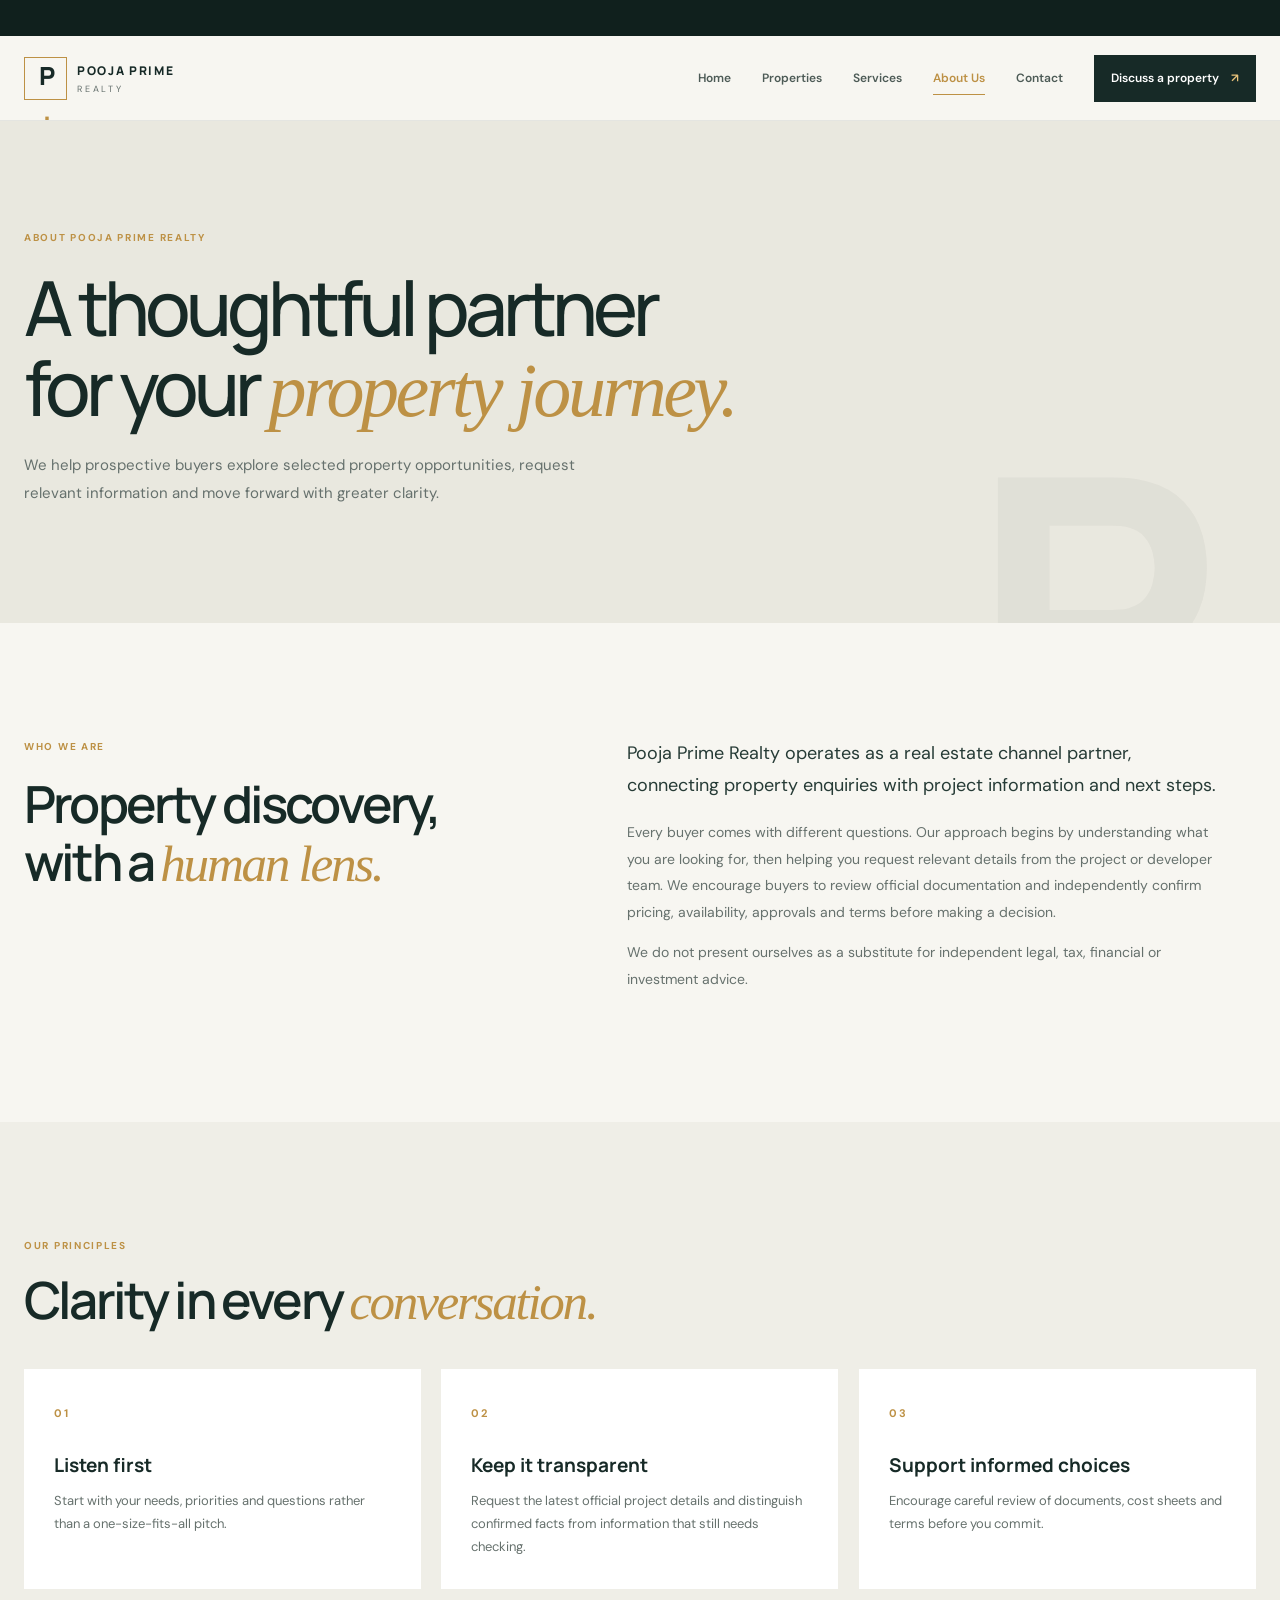
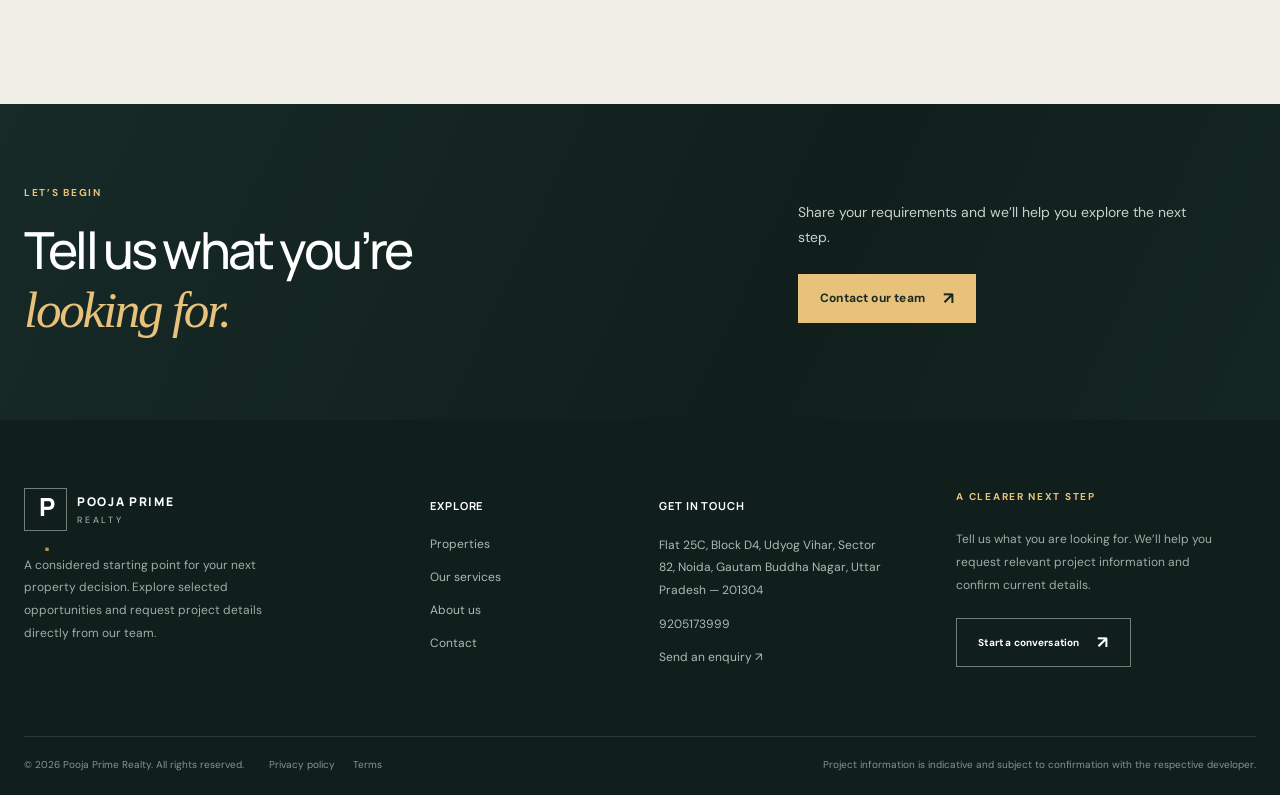
==== commit 9a27171e: "feat: add official contact details and styles" ====
--- a/about.html
+++ b/about.html
@@ -1,4 +1,4 @@
 <!doctype html><html lang="en"><head><meta charset="utf-8"><meta name="viewport" content="width=device-width, initial-scale=1"><meta name="description" content="Learn about Pooja Prime Realty and our property channel-partner approach."><meta name="theme-color" content="#172a27"><meta property="og:type" content="website"><meta property="og:title" content="About us | Pooja Prime Realty"><meta property="og:description" content="Learn about Pooja Prime Realty and our property channel-partner approach."><title>About us | Pooja Prime Realty</title><link rel="icon" href="assets/images/favicon.svg" type="image/svg+xml"><link rel="preconnect" href="https://fonts.googleapis.com"><link rel="preconnect" href="https://fonts.gstatic.com" crossorigin><link rel="stylesheet" href="https://fonts.googleapis.com/css2?family=DM+Sans:wght@400;500;600;700&family=Manrope:wght@400;500;600;700;800&display=swap"><link rel="stylesheet" href="assets/css/styles.css"><script>document.documentElement.classList.add('js');</script><script defer src="assets/js/site.js"></script></head><body>
 <a class="skip-link" href="#main">Skip to content</a><div class="topline"><div class="container topline-inner"><span></span><span></span></div></div>
 <header class="site-header"><div class="container nav-wrap"><a class="brand" href="index.html" aria-label="Pooja Prime Realty home"><span class="brand-mark">P<span>.</span></span><span class="brand-copy"><strong>POOJA PRIME</strong><small>REALTY</small></span></a><button class="menu-toggle" type="button" aria-expanded="false" aria-controls="primary-nav"><span></span><span></span><span></span><b class="sr-only">Toggle navigation</b></button><nav id="primary-nav" class="primary-nav" aria-label="Main navigation"><a href="index.html">Home</a><a href="properties.html">Properties</a><a href="services.html">Services</a><a href="about.html" aria-current="page" class="is-active">About Us</a><a href="contact.html">Contact</a><a class="nav-cta" href="contact.html">Discuss a property <span aria-hidden="true">↗</span></a></nav></div></header>
-<main id="main"><section class="page-hero"><div class="container"><span class="eyebrow">About Pooja Prime Realty</span><h1>A thoughtful partner<br>for your <em>property journey.</em></h1><p>We help prospective buyers explore selected property opportunities, request relevant information and move forward with greater clarity.</p></div><div class="page-hero-mark">P.</div></section><section class="section-pad"><div class="container split-editorial"><div data-reveal><span class="eyebrow">Who we are</span><h2>Property discovery,<br>with a <em>human lens.</em></h2></div><div data-reveal="fade"><p class="lead">Pooja Prime Realty operates as a real estate channel partner, connecting property enquiries with project information and next steps.</p><p>Every buyer comes with different questions. Our approach begins by understanding what you are looking for, then helping you request relevant details from the project or developer team. We encourage buyers to review official documentation and independently confirm pricing, availability, approvals and terms before making a decision.</p><p>We do not present ourselves as a substitute for independent legal, tax, financial or investment advice.</p></div></div></section><section class="values-section section-pad"><div class="container"><div class="section-heading" data-reveal><div><span class="eyebrow">Our principles</span><h2>Clarity in every <em>conversation.</em></h2></div></div><div class="value-grid" data-stagger="90"><article data-reveal><span class="value-number">01</span><h3>Listen first</h3><p>Start with your needs, priorities and questions rather than a one-size-fits-all pitch.</p></article><article data-reveal><span class="value-number">02</span><h3>Keep it transparent</h3><p>Request the latest official project details and distinguish confirmed facts from information that still needs checking.</p></article><article data-reveal><span class="value-number">03</span><h3>Support informed choices</h3><p>Encourage careful review of documents, cost sheets and terms before you commit.</p></article></div></div></section><section class="cta-band"><div class="container cta-content" data-stagger="120"><div data-reveal><span class="eyebrow eyebrow-light">Let’s begin</span><h2>Tell us what you’re<br><em>looking for.</em></h2></div><div data-reveal><p>Share your requirements and we’ll help you explore the next step.</p><a class="button button-gold" href="contact.html">Contact our team <span aria-hidden="true">↗</span></a></div></div></section></main><footer class="site-footer"><div class="container footer-top"><div class="footer-brand"><a class="brand brand-light" href="index.html"><span class="brand-mark">P<span>.</span></span><span class="brand-copy"><strong>POOJA PRIME</strong><small>REALTY</small></span></a><p>A considered starting point for your next property decision. Explore selected opportunities and request project details directly from our team.</p></div><div><h3>Explore</h3><a href="properties.html">Properties</a><a href="services.html">Our services</a><a href="about.html">About us</a><a href="contact.html">Contact</a></div><div><h3>Get in touch</h3><a href="contact.html">Send an enquiry <span aria-hidden="true">↗</span></a></div><div class="footer-note"><span class="eyebrow eyebrow-light">A clearer next step</span><p>Tell us what you are looking for. We’ll help you request relevant project information and confirm current details.</p><a class="button button-outline-light" href="contact.html">Start a conversation <span aria-hidden="true">↗</span></a></div></div><div class="container footer-bottom"><span>© 2026 Pooja Prime Realty. All rights reserved.</span><div><a href="privacy.html">Privacy policy</a><a href="terms.html">Terms</a></div><span class="footer-disclaimer">Project information is indicative and subject to confirmation with the respective developer.</span></div></footer><a class="mobile-enquiry" href="contact.html">Enquire now <span aria-hidden="true">↗</span></a></body></html>
+<main id="main"><section class="page-hero"><div class="container"><span class="eyebrow">About Pooja Prime Realty</span><h1>A thoughtful partner<br>for your <em>property journey.</em></h1><p>We help prospective buyers explore selected property opportunities, request relevant information and move forward with greater clarity.</p></div><div class="page-hero-mark">P.</div></section><section class="section-pad"><div class="container split-editorial"><div data-reveal><span class="eyebrow">Who we are</span><h2>Property discovery,<br>with a <em>human lens.</em></h2></div><div data-reveal="fade"><p class="lead">Pooja Prime Realty operates as a real estate channel partner, connecting property enquiries with project information and next steps.</p><p>Every buyer comes with different questions. Our approach begins by understanding what you are looking for, then helping you request relevant details from the project or developer team. We encourage buyers to review official documentation and independently confirm pricing, availability, approvals and terms before making a decision.</p><p>We do not present ourselves as a substitute for independent legal, tax, financial or investment advice.</p></div></div></section><section class="values-section section-pad"><div class="container"><div class="section-heading" data-reveal><div><span class="eyebrow">Our principles</span><h2>Clarity in every <em>conversation.</em></h2></div></div><div class="value-grid" data-stagger="90"><article data-reveal><span class="value-number">01</span><h3>Listen first</h3><p>Start with your needs, priorities and questions rather than a one-size-fits-all pitch.</p></article><article data-reveal><span class="value-number">02</span><h3>Keep it transparent</h3><p>Request the latest official project details and distinguish confirmed facts from information that still needs checking.</p></article><article data-reveal><span class="value-number">03</span><h3>Support informed choices</h3><p>Encourage careful review of documents, cost sheets and terms before you commit.</p></article></div></div></section><section class="cta-band"><div class="container cta-content" data-stagger="120"><div data-reveal><span class="eyebrow eyebrow-light">Let’s begin</span><h2>Tell us what you’re<br><em>looking for.</em></h2></div><div data-reveal><p>Share your requirements and we’ll help you explore the next step.</p><a class="button button-gold" href="contact.html">Contact our team <span aria-hidden="true">↗</span></a></div></div></section></main><footer class="site-footer"><div class="container footer-top"><div class="footer-brand"><a class="brand brand-light" href="index.html"><span class="brand-mark">P<span>.</span></span><span class="brand-copy"><strong>POOJA PRIME</strong><small>REALTY</small></span></a><p>A considered starting point for your next property decision. Explore selected opportunities and request project details directly from our team.</p></div><div><h3>Explore</h3><a href="properties.html">Properties</a><a href="services.html">Our services</a><a href="about.html">About us</a><a href="contact.html">Contact</a></div><div><h3>Get in touch</h3><address class="footer-address">Flat 25C, Block D4, Udyog Vihar, Sector 82, Noida, Gautam Buddha Nagar, Uttar Pradesh — 201304</address><a href="tel:+919205173999">9205173999</a><a href="contact.html">Send an enquiry <span aria-hidden="true">↗</span></a></div><div class="footer-note"><span class="eyebrow eyebrow-light">A clearer next step</span><p>Tell us what you are looking for. We’ll help you request relevant project information and confirm current details.</p><a class="button button-outline-light" href="contact.html">Start a conversation <span aria-hidden="true">↗</span></a></div></div><div class="container footer-bottom"><span>© 2026 Pooja Prime Realty. All rights reserved.</span><div><a href="privacy.html">Privacy policy</a><a href="terms.html">Terms</a></div><span class="footer-disclaimer">Project information is indicative and subject to confirmation with the respective developer.</span></div></footer><a class="mobile-enquiry" href="contact.html">Enquire now <span aria-hidden="true">↗</span></a></body></html>
--- a/assets/css/styles.css
+++ b/assets/css/styles.css
@@ -472,6 +472,7 @@
   transition: color .3s var(--ease), transform .3s var(--ease);
 }
 .footer-top > div:not(.footer-brand):not(.footer-note) > a:hover { transform: translateX(3px) }
+.footer-top address { font-style: normal; font-size: 12px; line-height: 1.9; color: #aebbb4; max-width: 235px; margin: 12px 0 }
 .footer-top a:hover, .footer-bottom a:hover { color: var(--gold) }
 .footer-note .button { margin-top: 10px; font-size: 10px }
 .footer-bottom {
@@ -574,6 +575,11 @@
   display: flex; gap: 12px; margin-top: 40px; border-top: 1px solid #d6d7ce;
   padding-top: 18px; color: var(--muted); font-size: 11px; max-width: 390px;
 }
+.contact-details { margin-top: 34px; border-top: 1px solid #d6d7ce; padding-top: 20px; max-width: 390px }
+.contact-details h3 { font: 700 11px var(--display); letter-spacing: .08em; text-transform: uppercase; color: var(--ink); margin: 18px 0 8px }
+.contact-details h3:first-child { margin-top: 0 }
+.contact-details address { font-style: normal; font-size: 13px; line-height: 1.9; color: var(--muted); max-width: 320px }
+.contact-details a { font-size: 13px; color: var(--ink); text-decoration: underline }
 .contact-reassurance > span { color: var(--gold-dark); font-size: 18px }
 .contact-reassurance p { margin: 0 }
 .contact-reassurance a { text-decoration: underline }
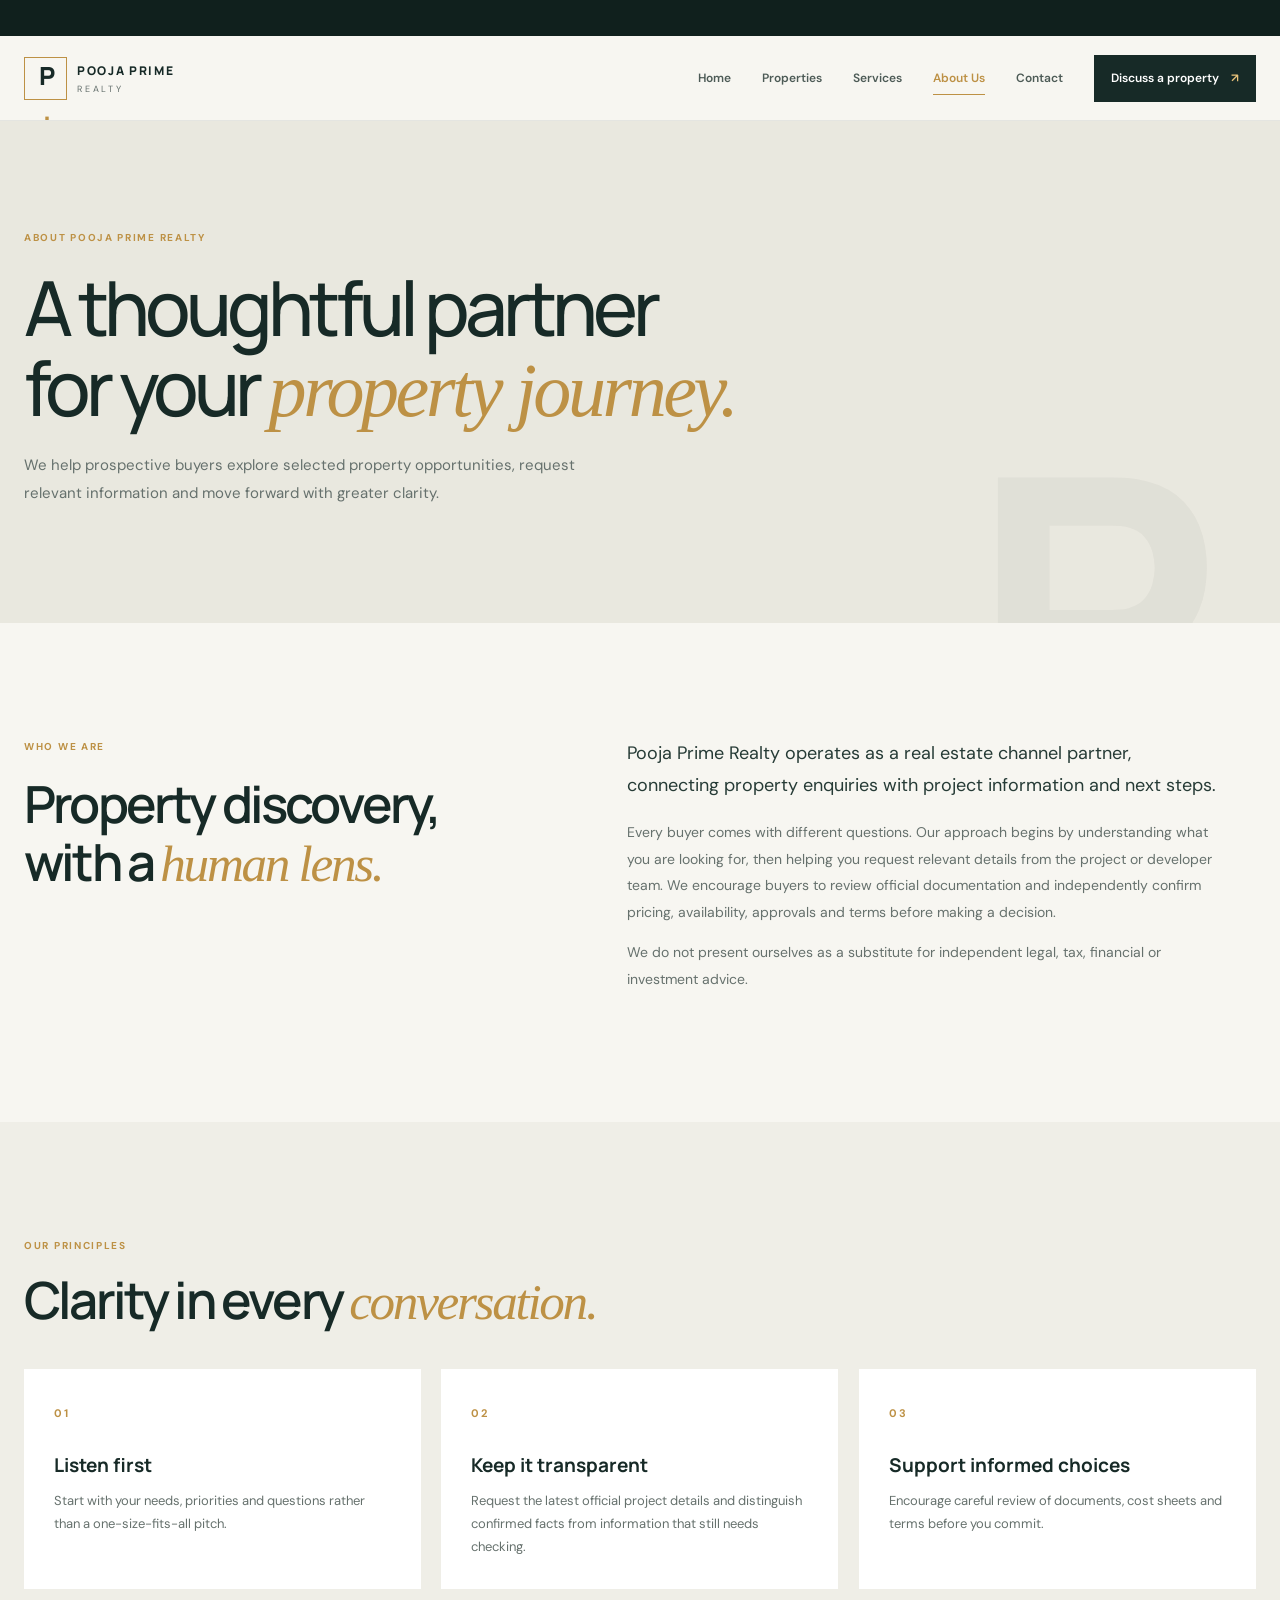
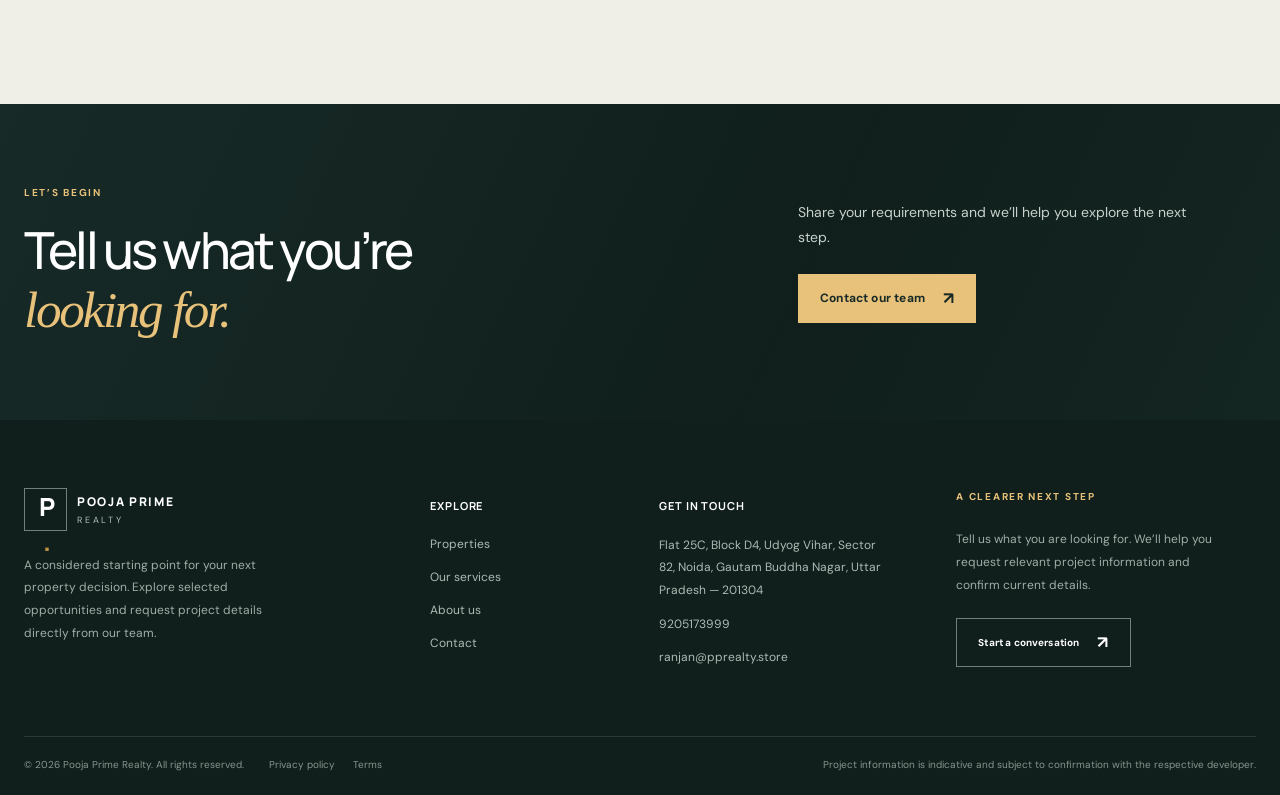
==== commit d2dbb76f: "fix: add mail" ====
--- a/about.html
+++ b/about.html
@@ -1,4 +1,4 @@
 <!doctype html><html lang="en"><head><meta charset="utf-8"><meta name="viewport" content="width=device-width, initial-scale=1"><meta name="description" content="Learn about Pooja Prime Realty and our property channel-partner approach."><meta name="theme-color" content="#172a27"><meta property="og:type" content="website"><meta property="og:title" content="About us | Pooja Prime Realty"><meta property="og:description" content="Learn about Pooja Prime Realty and our property channel-partner approach."><title>About us | Pooja Prime Realty</title><link rel="icon" href="assets/images/favicon.svg" type="image/svg+xml"><link rel="preconnect" href="https://fonts.googleapis.com"><link rel="preconnect" href="https://fonts.gstatic.com" crossorigin><link rel="stylesheet" href="https://fonts.googleapis.com/css2?family=DM+Sans:wght@400;500;600;700&family=Manrope:wght@400;500;600;700;800&display=swap"><link rel="stylesheet" href="assets/css/styles.css"><script>document.documentElement.classList.add('js');</script><script defer src="assets/js/site.js"></script></head><body>
 <a class="skip-link" href="#main">Skip to content</a><div class="topline"><div class="container topline-inner"><span></span><span></span></div></div>
 <header class="site-header"><div class="container nav-wrap"><a class="brand" href="index.html" aria-label="Pooja Prime Realty home"><span class="brand-mark">P<span>.</span></span><span class="brand-copy"><strong>POOJA PRIME</strong><small>REALTY</small></span></a><button class="menu-toggle" type="button" aria-expanded="false" aria-controls="primary-nav"><span></span><span></span><span></span><b class="sr-only">Toggle navigation</b></button><nav id="primary-nav" class="primary-nav" aria-label="Main navigation"><a href="index.html">Home</a><a href="properties.html">Properties</a><a href="services.html">Services</a><a href="about.html" aria-current="page" class="is-active">About Us</a><a href="contact.html">Contact</a><a class="nav-cta" href="contact.html">Discuss a property <span aria-hidden="true">↗</span></a></nav></div></header>
-<main id="main"><section class="page-hero"><div class="container"><span class="eyebrow">About Pooja Prime Realty</span><h1>A thoughtful partner<br>for your <em>property journey.</em></h1><p>We help prospective buyers explore selected property opportunities, request relevant information and move forward with greater clarity.</p></div><div class="page-hero-mark">P.</div></section><section class="section-pad"><div class="container split-editorial"><div data-reveal><span class="eyebrow">Who we are</span><h2>Property discovery,<br>with a <em>human lens.</em></h2></div><div data-reveal="fade"><p class="lead">Pooja Prime Realty operates as a real estate channel partner, connecting property enquiries with project information and next steps.</p><p>Every buyer comes with different questions. Our approach begins by understanding what you are looking for, then helping you request relevant details from the project or developer team. We encourage buyers to review official documentation and independently confirm pricing, availability, approvals and terms before making a decision.</p><p>We do not present ourselves as a substitute for independent legal, tax, financial or investment advice.</p></div></div></section><section class="values-section section-pad"><div class="container"><div class="section-heading" data-reveal><div><span class="eyebrow">Our principles</span><h2>Clarity in every <em>conversation.</em></h2></div></div><div class="value-grid" data-stagger="90"><article data-reveal><span class="value-number">01</span><h3>Listen first</h3><p>Start with your needs, priorities and questions rather than a one-size-fits-all pitch.</p></article><article data-reveal><span class="value-number">02</span><h3>Keep it transparent</h3><p>Request the latest official project details and distinguish confirmed facts from information that still needs checking.</p></article><article data-reveal><span class="value-number">03</span><h3>Support informed choices</h3><p>Encourage careful review of documents, cost sheets and terms before you commit.</p></article></div></div></section><section class="cta-band"><div class="container cta-content" data-stagger="120"><div data-reveal><span class="eyebrow eyebrow-light">Let’s begin</span><h2>Tell us what you’re<br><em>looking for.</em></h2></div><div data-reveal><p>Share your requirements and we’ll help you explore the next step.</p><a class="button button-gold" href="contact.html">Contact our team <span aria-hidden="true">↗</span></a></div></div></section></main><footer class="site-footer"><div class="container footer-top"><div class="footer-brand"><a class="brand brand-light" href="index.html"><span class="brand-mark">P<span>.</span></span><span class="brand-copy"><strong>POOJA PRIME</strong><small>REALTY</small></span></a><p>A considered starting point for your next property decision. Explore selected opportunities and request project details directly from our team.</p></div><div><h3>Explore</h3><a href="properties.html">Properties</a><a href="services.html">Our services</a><a href="about.html">About us</a><a href="contact.html">Contact</a></div><div><h3>Get in touch</h3><address class="footer-address">Flat 25C, Block D4, Udyog Vihar, Sector 82, Noida, Gautam Buddha Nagar, Uttar Pradesh — 201304</address><a href="tel:+919205173999">9205173999</a><a href="contact.html">Send an enquiry <span aria-hidden="true">↗</span></a></div><div class="footer-note"><span class="eyebrow eyebrow-light">A clearer next step</span><p>Tell us what you are looking for. We’ll help you request relevant project information and confirm current details.</p><a class="button button-outline-light" href="contact.html">Start a conversation <span aria-hidden="true">↗</span></a></div></div><div class="container footer-bottom"><span>© 2026 Pooja Prime Realty. All rights reserved.</span><div><a href="privacy.html">Privacy policy</a><a href="terms.html">Terms</a></div><span class="footer-disclaimer">Project information is indicative and subject to confirmation with the respective developer.</span></div></footer><a class="mobile-enquiry" href="contact.html">Enquire now <span aria-hidden="true">↗</span></a></body></html>
+<main id="main"><section class="page-hero"><div class="container"><span class="eyebrow">About Pooja Prime Realty</span><h1>A thoughtful partner<br>for your <em>property journey.</em></h1><p>We help prospective buyers explore selected property opportunities, request relevant information and move forward with greater clarity.</p></div><div class="page-hero-mark">P.</div></section><section class="section-pad"><div class="container split-editorial"><div data-reveal><span class="eyebrow">Who we are</span><h2>Property discovery,<br>with a <em>human lens.</em></h2></div><div data-reveal="fade"><p class="lead">Pooja Prime Realty operates as a real estate channel partner, connecting property enquiries with project information and next steps.</p><p>Every buyer comes with different questions. Our approach begins by understanding what you are looking for, then helping you request relevant details from the project or developer team. We encourage buyers to review official documentation and independently confirm pricing, availability, approvals and terms before making a decision.</p><p>We do not present ourselves as a substitute for independent legal, tax, financial or investment advice.</p></div></div></section><section class="values-section section-pad"><div class="container"><div class="section-heading" data-reveal><div><span class="eyebrow">Our principles</span><h2>Clarity in every <em>conversation.</em></h2></div></div><div class="value-grid" data-stagger="90"><article data-reveal><span class="value-number">01</span><h3>Listen first</h3><p>Start with your needs, priorities and questions rather than a one-size-fits-all pitch.</p></article><article data-reveal><span class="value-number">02</span><h3>Keep it transparent</h3><p>Request the latest official project details and distinguish confirmed facts from information that still needs checking.</p></article><article data-reveal><span class="value-number">03</span><h3>Support informed choices</h3><p>Encourage careful review of documents, cost sheets and terms before you commit.</p></article></div></div></section><section class="cta-band"><div class="container cta-content" data-stagger="120"><div data-reveal><span class="eyebrow eyebrow-light">Let’s begin</span><h2>Tell us what you’re<br><em>looking for.</em></h2></div><div data-reveal><p>Share your requirements and we’ll help you explore the next step.</p><a class="button button-gold" href="contact.html">Contact our team <span aria-hidden="true">↗</span></a></div></div></section></main><footer class="site-footer"><div class="container footer-top"><div class="footer-brand"><a class="brand brand-light" href="index.html"><span class="brand-mark">P<span>.</span></span><span class="brand-copy"><strong>POOJA PRIME</strong><small>REALTY</small></span></a><p>A considered starting point for your next property decision. Explore selected opportunities and request project details directly from our team.</p></div><div><h3>Explore</h3><a href="properties.html">Properties</a><a href="services.html">Our services</a><a href="about.html">About us</a><a href="contact.html">Contact</a></div><div><h3>Get in touch</h3><address class="footer-address">Flat 25C, Block D4, Udyog Vihar, Sector 82, Noida, Gautam Buddha Nagar, Uttar Pradesh — 201304</address><a href="tel:+919205173999">9205173999</a><a href="mailto:ranjan@pprealty.store">ranjan@pprealty.store</a></div><div class="footer-note"><span class="eyebrow eyebrow-light">A clearer next step</span><p>Tell us what you are looking for. We’ll help you request relevant project information and confirm current details.</p><a class="button button-outline-light" href="contact.html">Start a conversation <span aria-hidden="true">↗</span></a></div></div><div class="container footer-bottom"><span>© 2026 Pooja Prime Realty. All rights reserved.</span><div><a href="privacy.html">Privacy policy</a><a href="terms.html">Terms</a></div><span class="footer-disclaimer">Project information is indicative and subject to confirmation with the respective developer.</span></div></footer><a class="mobile-enquiry" href="contact.html">Enquire now <span aria-hidden="true">↗</span></a></body></html>
